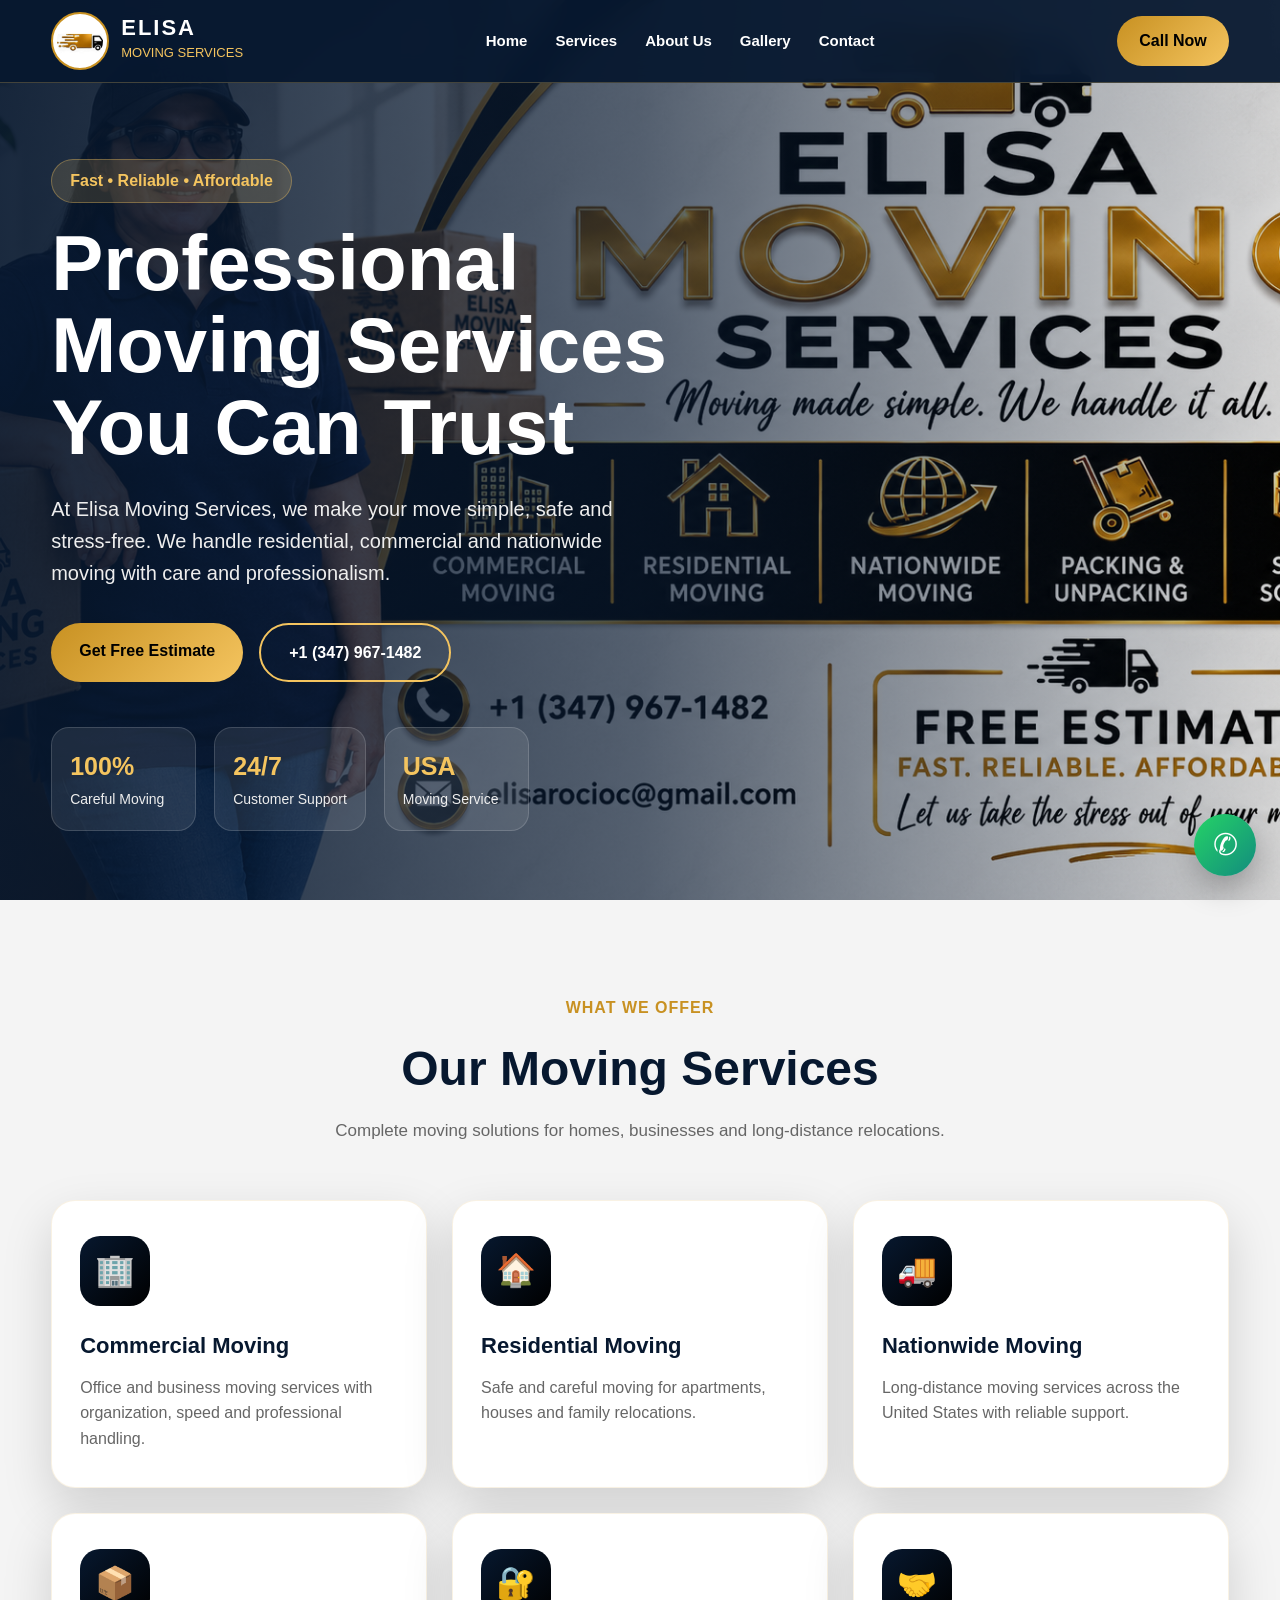
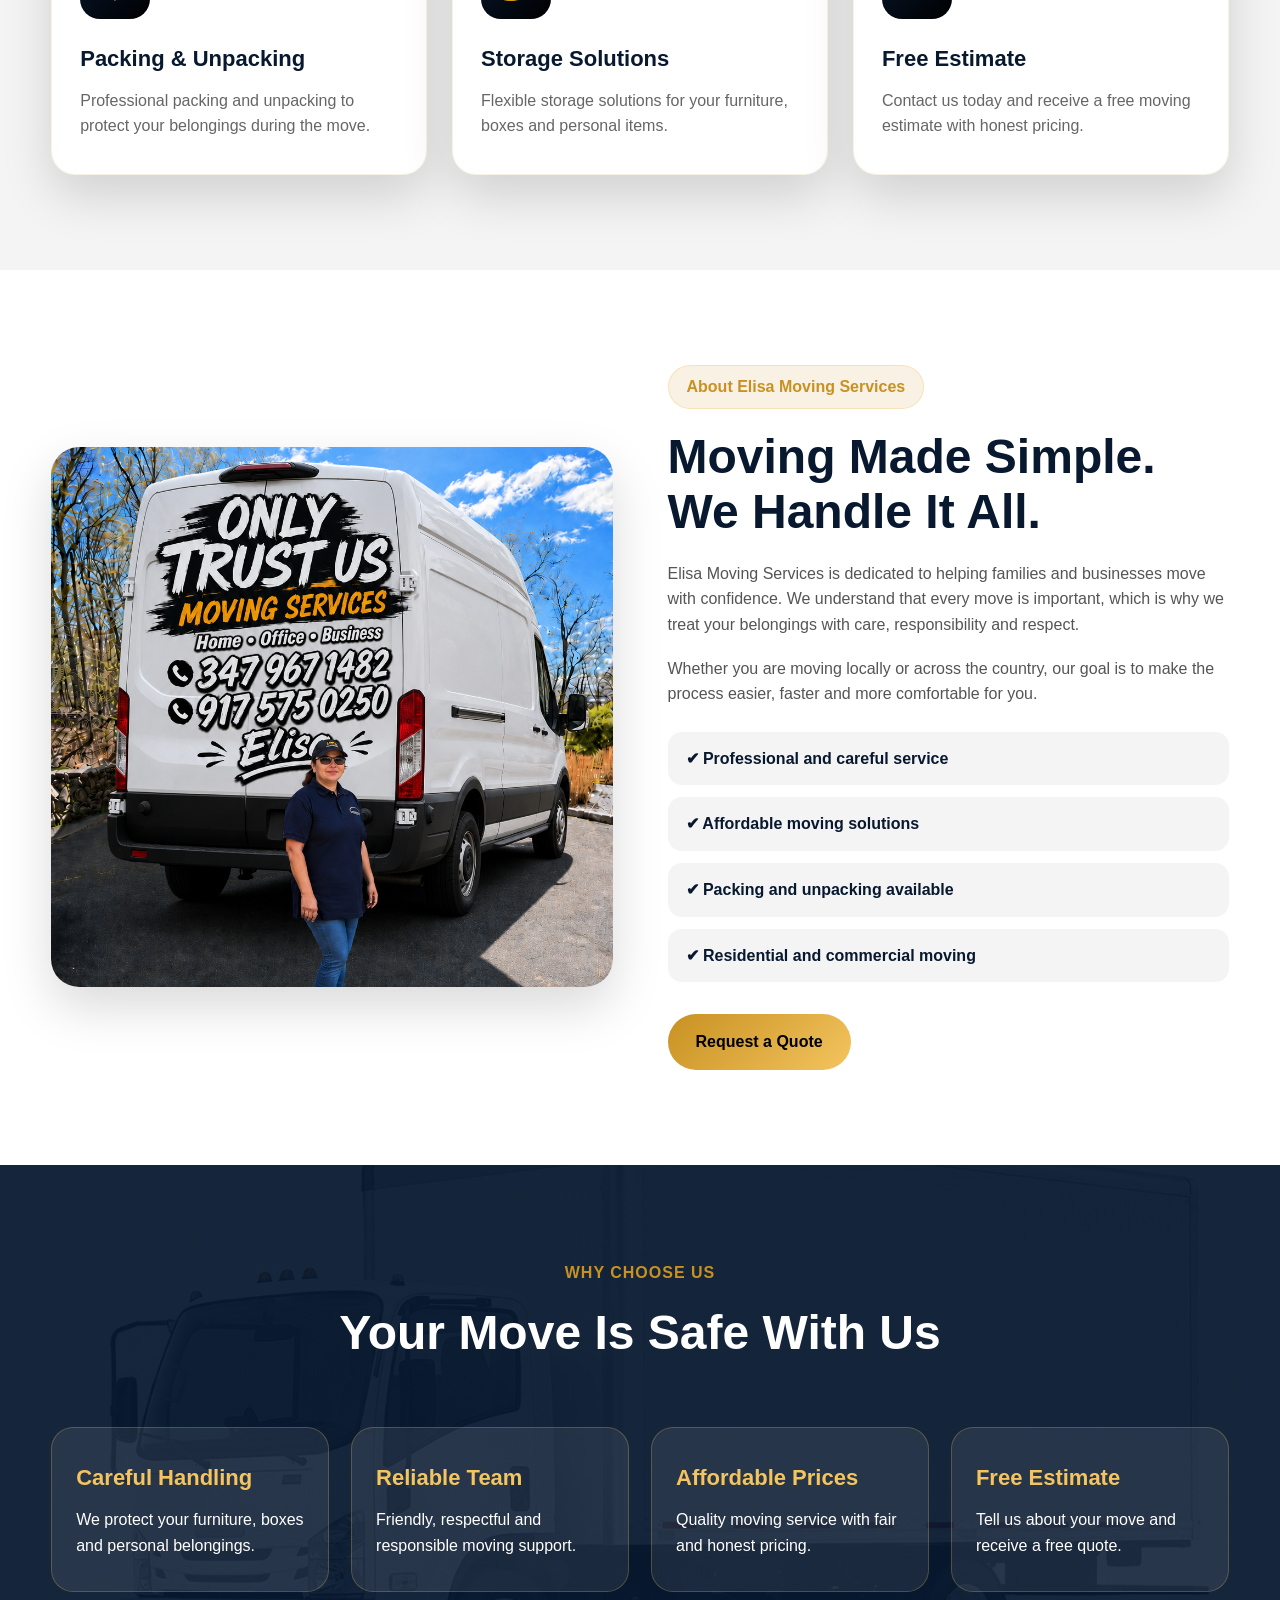
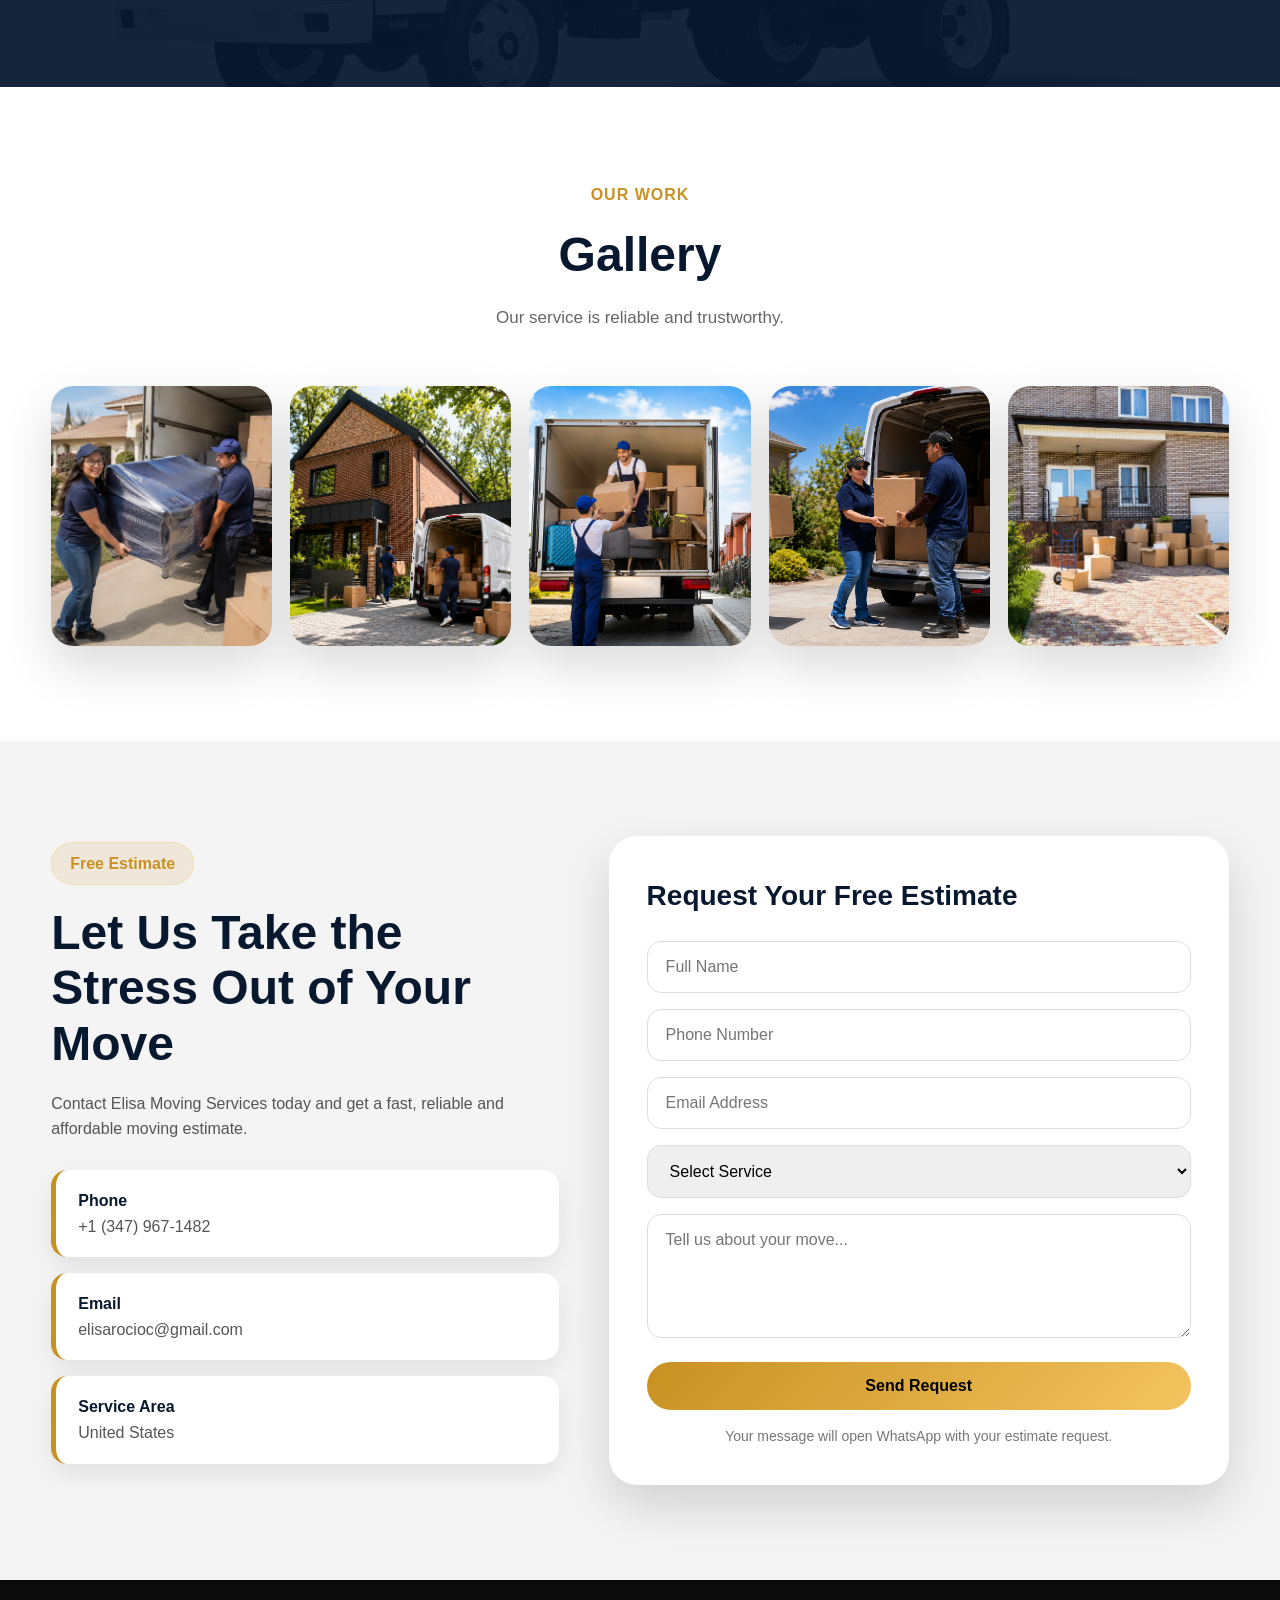
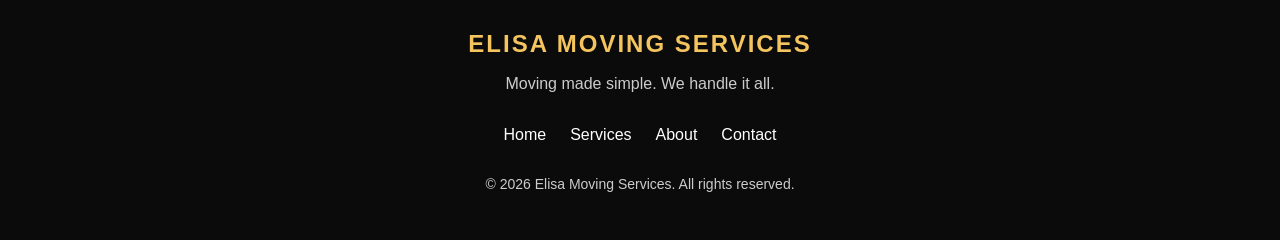
==== index.html @ 40d34e98 "subiendo mi primera aplicaicon web" ====
<!DOCTYPE html>
<html lang="en">
<head>
  <meta charset="UTF-8" />
  <meta name="viewport" content="width=device-width, initial-scale=1.0" />

  <title>Elisa Moving Services | Professional Moving Company</title>

  <meta name="description" content="Elisa Moving Services offers residential moving, commercial moving, packing, unpacking and storage solutions in the United States. Fast, reliable and affordable moving services." />
    <link rel="website icon" type="png"  href="img/logo1.png">
  <link rel="stylesheet" href="css/estilos.css" />
</head>
<body>

  <!-- HEADER -->
  <header class="header">
    <div class="container nav-container">

      <a href="#" class="logo-box">
        <img src="img/logo.jpg" alt="Elisa Moving Services Logo" class="logo-img" />
    
        <div>
          <h2>ELISA</h2>
          <span>Moving Services</span>
        </div>
      </a>

      <nav class="navbar" id="navbar">
        <a href="#home">Home</a>
        <a href="#services">Services</a>
        <a href="#about">About Us</a>
        <a href="#gallery">Gallery</a>
        <a href="#contact">Contact</a>
      </nav>

      <a href="tel:+13479671482" class="btn-call">Call Now</a>

      <button class="menu-btn" id="menuBtn">
        ☰
      </button>
    </div>
  </header>

  <!-- HERO -->
  <section class="hero" id="home">
    <div class="hero-overlay"></div>

    <div class="container hero-content">
      <div class="hero-text">
        <span class="tag">Fast • Reliable • Affordable</span>

        <h1>Professional Moving Services You Can Trust</h1>

        <p>
          At Elisa Moving Services, we make your move simple, safe and stress-free.
          We handle residential, commercial and nationwide moving with care and professionalism.
        </p>

        <div class="hero-buttons">
          <a href="#contact" class="btn-primary">Get Free Estimate</a>
          <a href="tel:+13479671482" class="btn-secondary">+1 (347) 967-1482</a>
        </div>

        <div class="hero-info">
          <div>
            <strong>100%</strong>
            <span>Careful Moving</span>
          </div>
          <div>
            <strong>24/7</strong>
            <span>Customer Support</span>
          </div>
          <div>
            <strong>USA</strong>
            <span>Moving Service</span>
          </div>
        </div>
      </div>
    </div>
  </section>

  <!-- SERVICES -->
  <section class="services section" id="services">
    <div class="container">

      <div class="section-title">
        <span>What We Offer</span>
        <h2>Our Moving Services</h2>
        <p>
          Complete moving solutions for homes, businesses and long-distance relocations.
        </p>
      </div>

      <div class="services-grid">

        <div class="service-card">
          <div class="icon">🏢</div>
          <h3>Commercial Moving</h3>
          <p>
            Office and business moving services with organization, speed and professional handling.
          </p>
        </div>

        <div class="service-card">
          <div class="icon">🏠</div>
          <h3>Residential Moving</h3>
          <p>
            Safe and careful moving for apartments, houses and family relocations.
          </p>
        </div>

        <div class="service-card">
          <div class="icon">🚚</div>
          <h3>Nationwide Moving</h3>
          <p>
            Long-distance moving services across the United States with reliable support.
          </p>
        </div>

        <div class="service-card">
          <div class="icon">📦</div>
          <h3>Packing & Unpacking</h3>
          <p>
            Professional packing and unpacking to protect your belongings during the move.
          </p>
        </div>

        <div class="service-card">
          <div class="icon">🔐</div>
          <h3>Storage Solutions</h3>
          <p>
            Flexible storage solutions for your furniture, boxes and personal items.
          </p>
        </div>

        <div class="service-card">
          <div class="icon">🤝</div>
          <h3>Free Estimate</h3>
          <p>
            Contact us today and receive a free moving estimate with honest pricing.
          </p>
        </div>

      </div>
    </div>
  </section>

  <!-- ABOUT -->
  <section class="about section" id="about">
    <div class="container about-grid">

      <div class="about-img">
        <img src="img/imagen2.png" alt="Professional moving service" />
      </div>

      <div class="about-text">
        <span class="tag-dark">About Elisa Moving Services</span>

        <h2>Moving Made Simple. We Handle It All.</h2>

        <p>
          Elisa Moving Services is dedicated to helping families and businesses move with confidence.
          We understand that every move is important, which is why we treat your belongings with care,
          responsibility and respect.
        </p>

        <p>
          Whether you are moving locally or across the country, our goal is to make the process easier,
          faster and more comfortable for you.
        </p>

        <div class="about-list">
          <div>✔ Professional and careful service</div>
          <div>✔ Affordable moving solutions</div>
          <div>✔ Packing and unpacking available</div>
          <div>✔ Residential and commercial moving</div>
        </div>

        <a href="#contact" class="btn-primary">Request a Quote</a>
      </div>

    </div>
  </section>

  <!-- WHY CHOOSE US -->
  <section class="why section">
    <div class="container">

      <div class="section-title light">
        <span>Why Choose Us</span>
        <h2>Your Move Is Safe With Us</h2>
      </div>

      <div class="why-grid">

        <div class="why-card">
          <h3>Careful Handling</h3>
          <p>We protect your furniture, boxes and personal belongings.</p>
        </div>

        <div class="why-card">
          <h3>Reliable Team</h3>
          <p>Friendly, respectful and responsible moving support.</p>
        </div>

        <div class="why-card">
          <h3>Affordable Prices</h3>
          <p>Quality moving service with fair and honest pricing.</p>
        </div>

        <div class="why-card">
          <h3>Free Estimate</h3>
          <p>Tell us about your move and receive a free quote.</p>
        </div>

      </div>
    </div>
  </section>

  <!-- GALLERY -->
  <section class="gallery section" id="gallery">
    <div class="container">

      <div class="section-title">
        <span>Our Work</span>
        <h2>Gallery</h2>
         <p>
          Our service is reliable and trustworthy.
        </p>
      </div>

      <div class="gallery-grid">
        <img src="img/imagen7.png" alt="Elisa Moving Services" />
        <img src="img/imagen6.png" alt="Moving service photo" />
        <img src="img/imagen8.png" alt="Packing service" />
        <img src="img/imagen4.png" alt="Moving truck" />
        <img src="img/imagen5.png" alt="Residential moving" />
      </div>

    </div>
  </section>

  <!-- CONTACT -->
  <section class="contact section" id="contact">
    <div class="container contact-grid">

      <div class="contact-info">
        <span class="tag-dark">Free Estimate</span>

        <h2>Let Us Take the Stress Out of Your Move</h2>

        <p>
          Contact Elisa Moving Services today and get a fast, reliable and affordable moving estimate.
        </p>

        <div class="contact-box">
          <strong>Phone</strong>
          <a href="tel:+13479671482">+1 (347) 967-1482</a>
        </div>

        <div class="contact-box">
          <strong>Email</strong>
          <a href="mailto:elisarocioc@gmail.com">elisarocioc@gmail.com</a>
        </div>

        <div class="contact-box">
          <strong>Service Area</strong>
          <span>United States</span>
        </div>
      </div>

      <form class="contact-form" id="quoteForm">
        <h3>Request Your Free Estimate</h3>

        <div class="form-group">
          <input type="text" id="name" placeholder="Full Name" required />
        </div>

        <div class="form-group">
          <input type="tel" id="phone" placeholder="Phone Number" required />
        </div>

        <div class="form-group">
          <input type="email" id="email" placeholder="Email Address" />
        </div>

        <div class="form-group">
          <select id="service" required>
            <option value="">Select Service</option>
            <option value="Residential Moving">Residential Moving</option>
            <option value="Commercial Moving">Commercial Moving</option>
            <option value="Nationwide Moving">Nationwide Moving</option>
            <option value="Packing & Unpacking">Packing & Unpacking</option>
            <option value="Storage Solutions">Storage Solutions</option>
          </select>
        </div>

        <div class="form-group">
          <textarea id="message" rows="5" placeholder="Tell us about your move..." required></textarea>
        </div>

        <button type="submit" class="btn-primary full">Send Request</button>

        <p class="form-note">
          Your message will open WhatsApp with your estimate request.
        </p>
      </form>

    </div>
  </section>

  <!-- FOOTER -->
  <footer class="footer">
    <div class="container footer-content">

      <div>
        <h2>ELISA MOVING SERVICES</h2>
        <p>Moving made simple. We handle it all.</p>
      </div>

      <div class="footer-links">
        <a href="#home">Home</a>
        <a href="#services">Services</a>
        <a href="#about">About</a>
        <a href="#contact">Contact</a>
      </div>

      <p class="copy">
        © 2026 Elisa Moving Services. All rights reserved.
      </p>

    </div>
  </footer>

  <!-- FLOATING BUTTONS -->
  <a href="https://wa.me/13479671482" class="whatsapp" target="_blank">
    ✆
  </a>

  <script src="js/script.js"></script>
</body>
</html>
---- css/estilos.css ----
:root {
  --navy: #07182f;
  --dark: #0b0b0b;
  --black: #000000;
  --gold: #c89122;
  --gold-light: #f4c45f;
  --white: #ffffff;
  --gray: #f4f4f4;
  --text: #333333;
  --shadow: 0 20px 50px rgba(0, 0, 0, 0.15);
}

* {
  margin: 0;
  padding: 0;
  box-sizing: border-box;
}

html {
  scroll-behavior: smooth;
}

body {
  font-family: Arial, Helvetica, sans-serif;
  background: var(--white);
  color: var(--text);
  line-height: 1.6;
}

a {
  text-decoration: none;
  color: inherit;
}

img {
  width: 100%;
  display: block;
}

.container {
  width: min(1180px, 92%);
  margin: auto;
}

.section {
  padding: 95px 0;
}

/* HEADER */

.header {
  width: 100%;
  position: fixed;
  top: 0;
  left: 0;
  background: rgba(7, 24, 47, 0.94);
  backdrop-filter: blur(12px);
  z-index: 1000;
  border-bottom: 1px solid rgba(244, 196, 95, 0.25);
}

.nav-container {
  height: 82px;
  display: flex;
  justify-content: space-between;
  align-items: center;
}

.logo-box {
  display: flex;
  align-items: center;
  gap: 12px;
  color: var(--white);
}

.logo-img {
  width: 58px;
  height: 58px;
  object-fit: cover;
  border-radius: 50%;
  border: 2px solid var(--gold);
  background: var(--white);
  padding: 4px;
}

.logo-box h2 {
  font-size: 22px;
  line-height: 1;
  letter-spacing: 2px;
}

.logo-box span {
  font-size: 13px;
  color: var(--gold-light);
  text-transform: uppercase;
}

.navbar {
  display: flex;
  align-items: center;
  gap: 28px;
}

.navbar a {
  color: var(--white);
  font-size: 15px;
  font-weight: 600;
  transition: 0.3s;
}

.navbar a:hover {
  color: var(--gold-light);
}

.btn-call {
  padding: 12px 22px;
  background: linear-gradient(135deg, var(--gold), var(--gold-light));
  color: var(--black);
  border-radius: 50px;
  font-weight: 800;
  transition: 0.3s;
}

.btn-call:hover {
  transform: translateY(-3px);
  box-shadow: 0 10px 25px rgba(200, 145, 34, 0.35);
}

.menu-btn {
  display: none;
  background: none;
  border: none;
  color: var(--white);
  font-size: 32px;
  cursor: pointer;
}

/* HERO */

.hero {
  min-height: 100vh;
  position: relative;
  background:
    linear-gradient(90deg, rgba(7, 24, 47, 0.92), rgba(7, 24, 47, 0.68), rgba(0, 0, 0, 0.15)),
    url("../img/imagen1.png") center/cover no-repeat;
  display: flex;
  align-items: center;
  padding-top: 90px;
}

.hero-content {
  position: relative;
  z-index: 2;
}

.hero-text {
  max-width: 680px;
  color: var(--white);
}

.tag,
.tag-dark {
  display: inline-block;
  padding: 8px 18px;
  border-radius: 50px;
  background: rgba(244, 196, 95, 0.15);
  color: var(--gold-light);
  border: 1px solid rgba(244, 196, 95, 0.35);
  font-weight: 700;
  margin-bottom: 20px;
}

.tag-dark {
  color: var(--gold);
  background: rgba(200, 145, 34, 0.12);
}

.hero h1 {
  font-size: clamp(42px, 7vw, 78px);
  line-height: 1.05;
  margin-bottom: 24px;
  font-weight: 900;
}

.hero p {
  font-size: 20px;
  max-width: 620px;
  color: #eeeeee;
  margin-bottom: 34px;
}

.hero-buttons {
  display: flex;
  gap: 16px;
  flex-wrap: wrap;
  margin-bottom: 45px;
}

.btn-primary,
.btn-secondary {
  display: inline-block;
  padding: 15px 28px;
  border-radius: 50px;
  font-weight: 800;
  transition: 0.3s;
}

.btn-primary {
  background: linear-gradient(135deg, var(--gold), var(--gold-light));
  color: var(--black);
  border: none;
  cursor: pointer;
}

.btn-primary:hover {
  transform: translateY(-3px);
  box-shadow: 0 15px 35px rgba(200, 145, 34, 0.4);
}

.btn-secondary {
  background: transparent;
  color: var(--white);
  border: 2px solid var(--gold-light);
}

.btn-secondary:hover {
  background: var(--gold-light);
  color: var(--black);
}

.hero-info {
  display: flex;
  gap: 18px;
  flex-wrap: wrap;
}

.hero-info div {
  min-width: 145px;
  padding: 18px;
  border-radius: 18px;
  background: rgba(255, 255, 255, 0.09);
  border: 1px solid rgba(255, 255, 255, 0.15);
}

.hero-info strong {
  display: block;
  color: var(--gold-light);
  font-size: 25px;
}

.hero-info span {
  font-size: 14px;
  color: #eeeeee;
}

/* SECTION TITLE */

.section-title {
  text-align: center;
  max-width: 720px;
  margin: 0 auto 55px;
}

.section-title span {
  color: var(--gold);
  font-weight: 800;
  text-transform: uppercase;
  letter-spacing: 1px;
}

.section-title h2 {
  font-size: clamp(32px, 5vw, 48px);
  color: var(--navy);
  margin: 10px 0;
}

.section-title p {
  font-size: 17px;
  color: #666666;
}

.section-title.light h2,
.section-title.light p {
  color: var(--white);
}

/* SERVICES */

.services {
  background: var(--gray);
}

.services-grid {
  display: grid;
  grid-template-columns: repeat(3, 1fr);
  gap: 25px;
}

.service-card {
  background: var(--white);
  padding: 35px 28px;
  border-radius: 24px;
  box-shadow: var(--shadow);
  border: 1px solid rgba(200, 145, 34, 0.12);
  transition: 0.3s;
}

.service-card:hover {
  transform: translateY(-10px);
  border-color: var(--gold);
}

.icon {
  width: 70px;
  height: 70px;
  border-radius: 20px;
  background: linear-gradient(135deg, var(--navy), var(--black));
  color: var(--gold-light);
  display: flex;
  align-items: center;
  justify-content: center;
  font-size: 32px;
  margin-bottom: 22px;
}

.service-card h3 {
  color: var(--navy);
  font-size: 22px;
  margin-bottom: 12px;
}

.service-card p {
  color: #666666;
}

/* ABOUT */

.about-grid {
  display: grid;
  grid-template-columns: 1fr 1fr;
  gap: 55px;
  align-items: center;
}

.about-img img {
  border-radius: 28px;
  box-shadow: var(--shadow);
  height: 540px;
  object-fit: cover;
}

.about-text h2 {
  font-size: clamp(32px, 5vw, 48px);
  color: var(--navy);
  line-height: 1.15;
  margin-bottom: 22px;
}

.about-text p {
  margin-bottom: 18px;
  color: #555555;
}

.about-list {
  display: grid;
  gap: 12px;
  margin: 25px 0 32px;
}

.about-list div {
  background: var(--gray);
  padding: 14px 18px;
  border-radius: 14px;
  font-weight: 700;
  color: var(--navy);
}

/* WHY */

.why {
  background:
    linear-gradient(rgba(7, 24, 47, 0.94), rgba(7, 24, 47, 0.94)),
    url("../img/imagen3.png") center/cover no-repeat;
}

.why-grid {
  display: grid;
  grid-template-columns: repeat(4, 1fr);
  gap: 22px;
}

.why-card {
  background: rgba(255, 255, 255, 0.08);
  padding: 32px 24px;
  border-radius: 22px;
  border: 1px solid rgba(244, 196, 95, 0.25);
  color: var(--white);
  transition: 0.3s;
}

.why-card:hover {
  background: rgba(244, 196, 95, 0.13);
  transform: translateY(-8px);
}

.why-card h3 {
  color: var(--gold-light);
  margin-bottom: 12px;
  font-size: 22px;
}

/* GALLERY */

.gallery {
  background: var(--white);
}

.gallery-grid {
  display: grid;
  grid-template-columns: repeat(5, 1fr);
  gap: 18px;
}

.gallery-grid img {
  height: 260px;
  object-fit: cover;
  border-radius: 22px;
  box-shadow: var(--shadow);
  transition: 0.3s;
}

.gallery-grid img:hover {
  transform: scale(1.04);
}

/* CONTACT */

.contact {
  background: var(--gray);
}

.contact-grid {
  display: grid;
  grid-template-columns: 0.9fr 1.1fr;
  gap: 50px;
  align-items: center;
}

.contact-info h2 {
  font-size: clamp(32px, 5vw, 48px);
  color: var(--navy);
  line-height: 1.15;
  margin-bottom: 20px;
}

.contact-info p {
  color: #555555;
  margin-bottom: 28px;
}

.contact-box {
  background: var(--white);
  border-left: 5px solid var(--gold);
  padding: 18px 22px;
  border-radius: 16px;
  margin-bottom: 16px;
  box-shadow: 0 10px 25px rgba(0, 0, 0, 0.08);
}

.contact-box strong {
  display: block;
  color: var(--navy);
}

.contact-box a,
.contact-box span {
  color: #555555;
}

.contact-form {
  background: var(--white);
  padding: 38px;
  border-radius: 28px;
  box-shadow: var(--shadow);
}

.contact-form h3 {
  font-size: 28px;
  color: var(--navy);
  margin-bottom: 22px;
}

.form-group {
  margin-bottom: 16px;
}

.form-group input,
.form-group select,
.form-group textarea {
  width: 100%;
  padding: 16px 18px;
  border-radius: 14px;
  border: 1px solid #dddddd;
  font-size: 16px;
  outline: none;
  transition: 0.3s;
  font-family: Arial, Helvetica, sans-serif;
}

.form-group input:focus,
.form-group select:focus,
.form-group textarea:focus {
  border-color: var(--gold);
  box-shadow: 0 0 0 4px rgba(200, 145, 34, 0.14);
}

.full {
  width: 100%;
  font-size: 16px;
}

.form-note {
  text-align: center;
  margin-top: 15px;
  color: #777777;
  font-size: 14px;
}

/* FOOTER */

.footer {
  background: var(--dark);
  color: var(--white);
  padding: 45px 0;
  text-align: center;
}

.footer h2 {
  color: var(--gold-light);
  letter-spacing: 2px;
}

.footer p {
  margin-top: 8px;
  color: #cccccc;
}

.footer-links {
  display: flex;
  justify-content: center;
  gap: 24px;
  margin: 25px 0;
  flex-wrap: wrap;
}

.footer-links a {
  color: var(--white);
  transition: 0.3s;
}

.footer-links a:hover {
  color: var(--gold-light);
}

.copy {
  font-size: 14px;
}

/* WHATSAPP */

.whatsapp {
  position: fixed;
  right: 24px;
  bottom: 24px;
  width: 62px;
  height: 62px;
  border-radius: 50%;
  background: linear-gradient(135deg, #25d366, #128c7e);
  color: var(--white);
  display: flex;
  align-items: center;
  justify-content: center;
  font-size: 30px;
  z-index: 999;
  box-shadow: 0 12px 30px rgba(0, 0, 0, 0.25);
  transition: 0.3s;
}

.whatsapp:hover {
  transform: scale(1.1);
}

/* ANIMATION */

.reveal {
  opacity: 0;
  transform: translateY(35px);
  transition: 0.8s ease;
}

.reveal.active {
  opacity: 1;
  transform: translateY(0);
}

/* RESPONSIVE */

@media (max-width: 992px) {
  .navbar {
    position: absolute;
    top: 82px;
    left: 0;
    width: 100%;
    background: var(--navy);
    flex-direction: column;
    padding: 25px;
    display: none;
  }

  .navbar.active {
    display: flex;
  }

  .menu-btn {
    display: block;
  }

  .btn-call {
    display: none;
  }

  .services-grid,
  .about-grid,
  .contact-grid {
    grid-template-columns: 1fr;
  }

  .why-grid {
    grid-template-columns: repeat(2, 1fr);
  }

  .gallery-grid {
    grid-template-columns: repeat(2, 1fr);
  }

  .about-img img {
    height: 420px;
  }
}

@media (max-width: 600px) {
  .section {
    padding: 70px 0;
  }

  .hero {
    text-align: center;
  }

  .hero-buttons,
  .hero-info {
    justify-content: center;
  }

  .hero p {
    font-size: 17px;
  }

  .services-grid,
  .why-grid,
  .gallery-grid {
    grid-template-columns: 1fr;
  }

  .contact-form {
    padding: 28px 22px;
  }

  .logo-box h2 {
    font-size: 18px;
  }

  .logo-box span {
    font-size: 11px;
  }
}
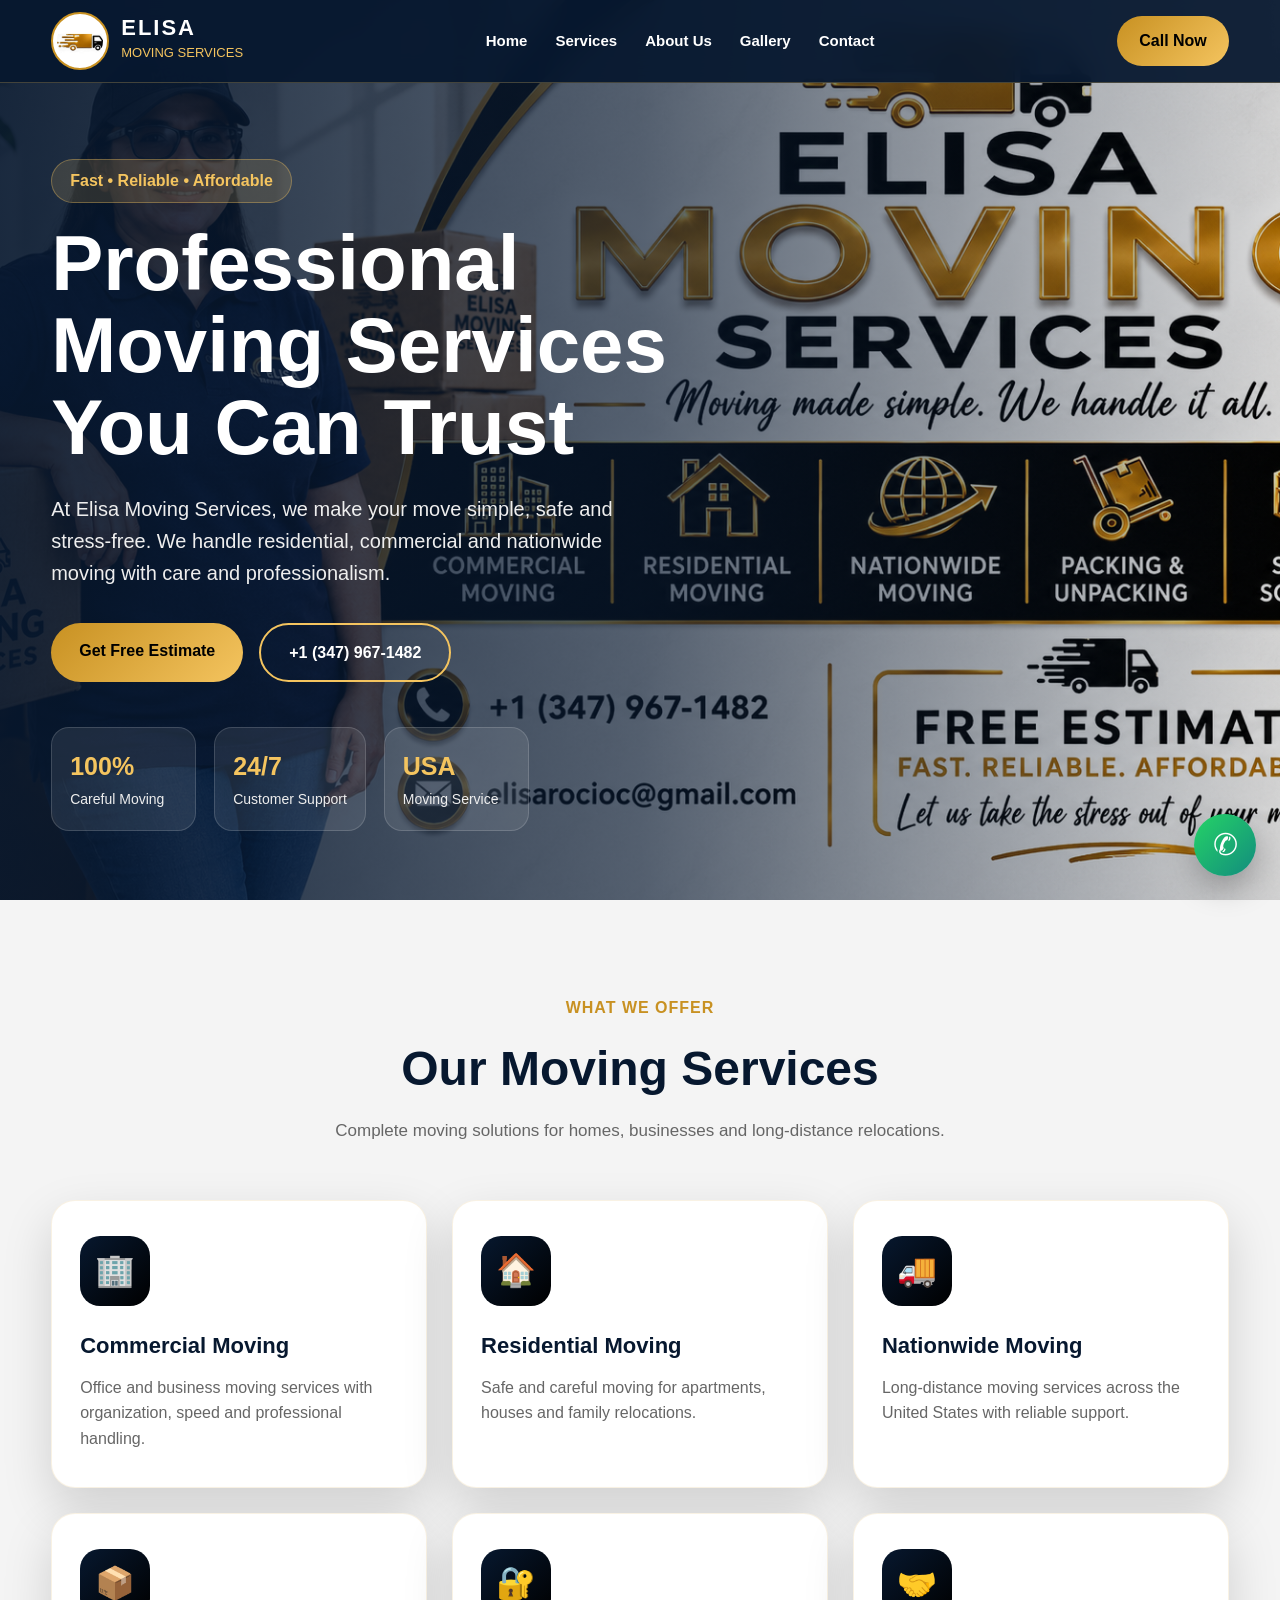
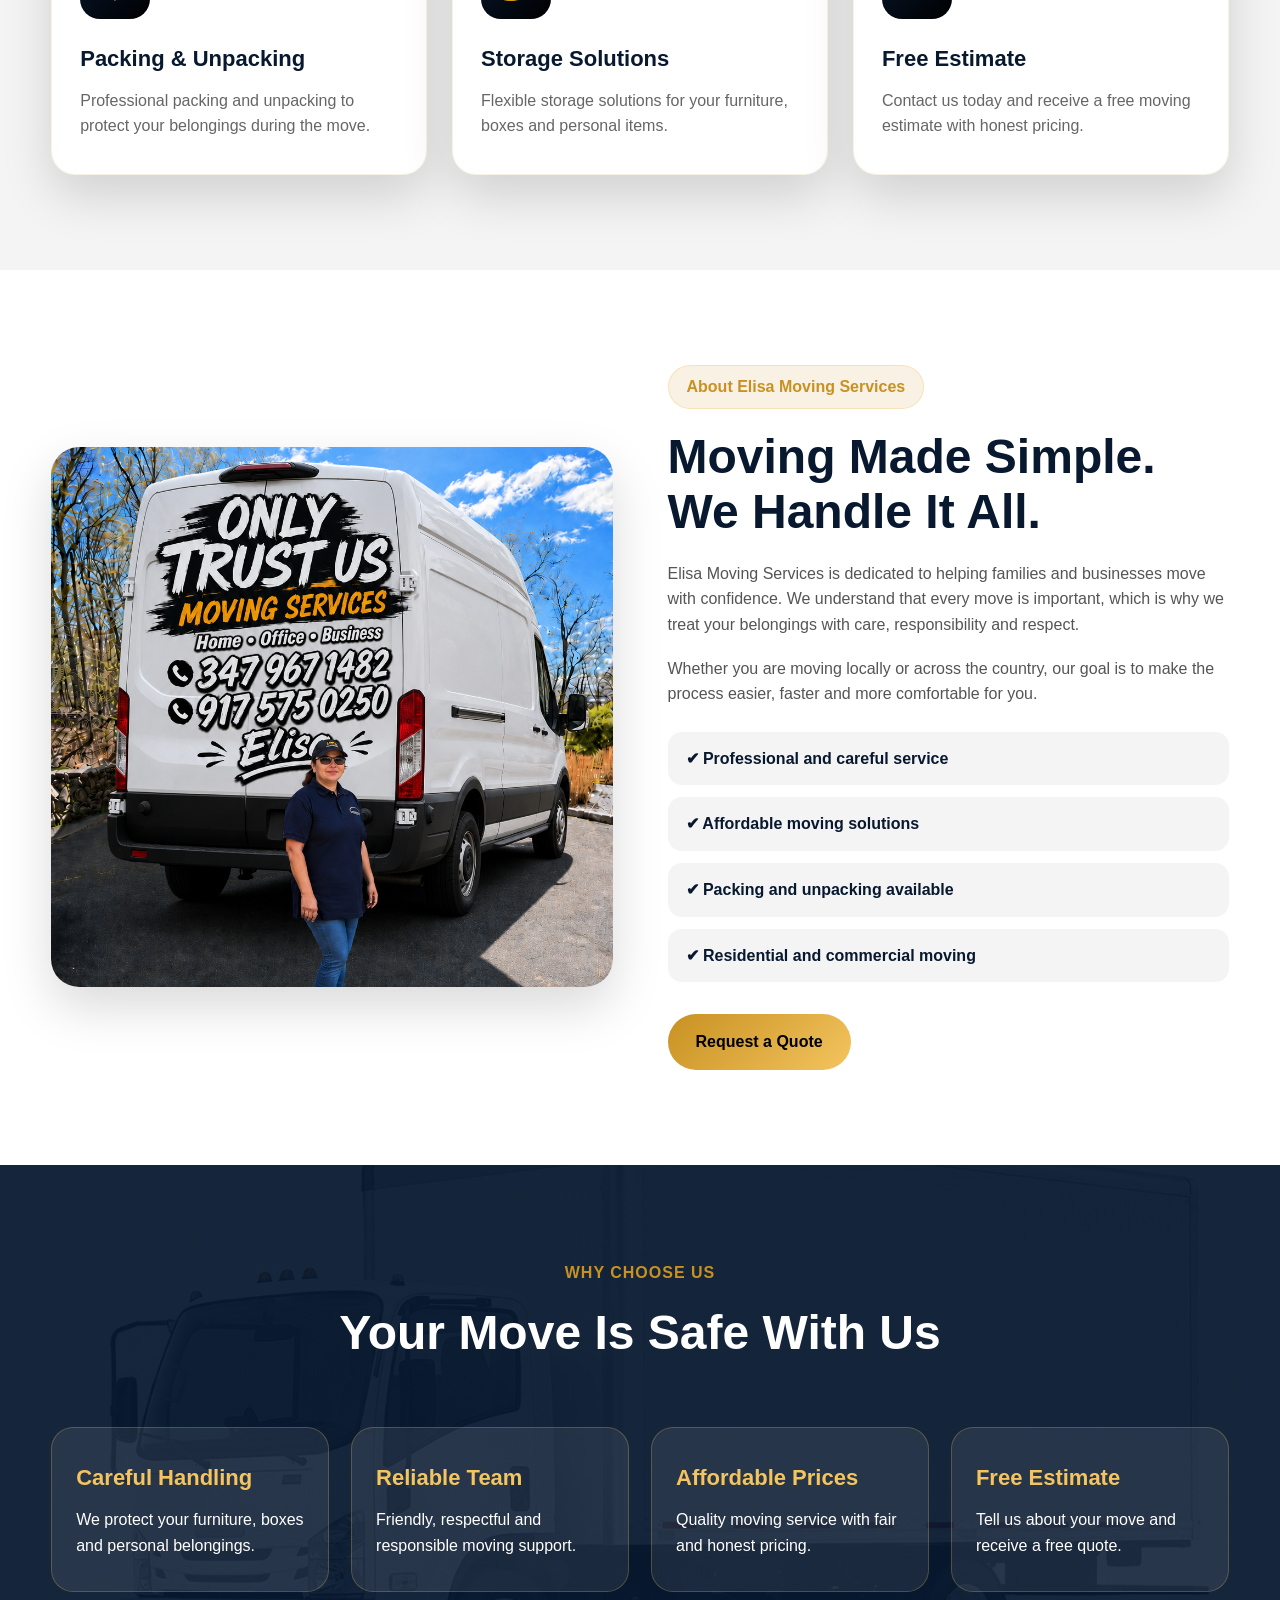
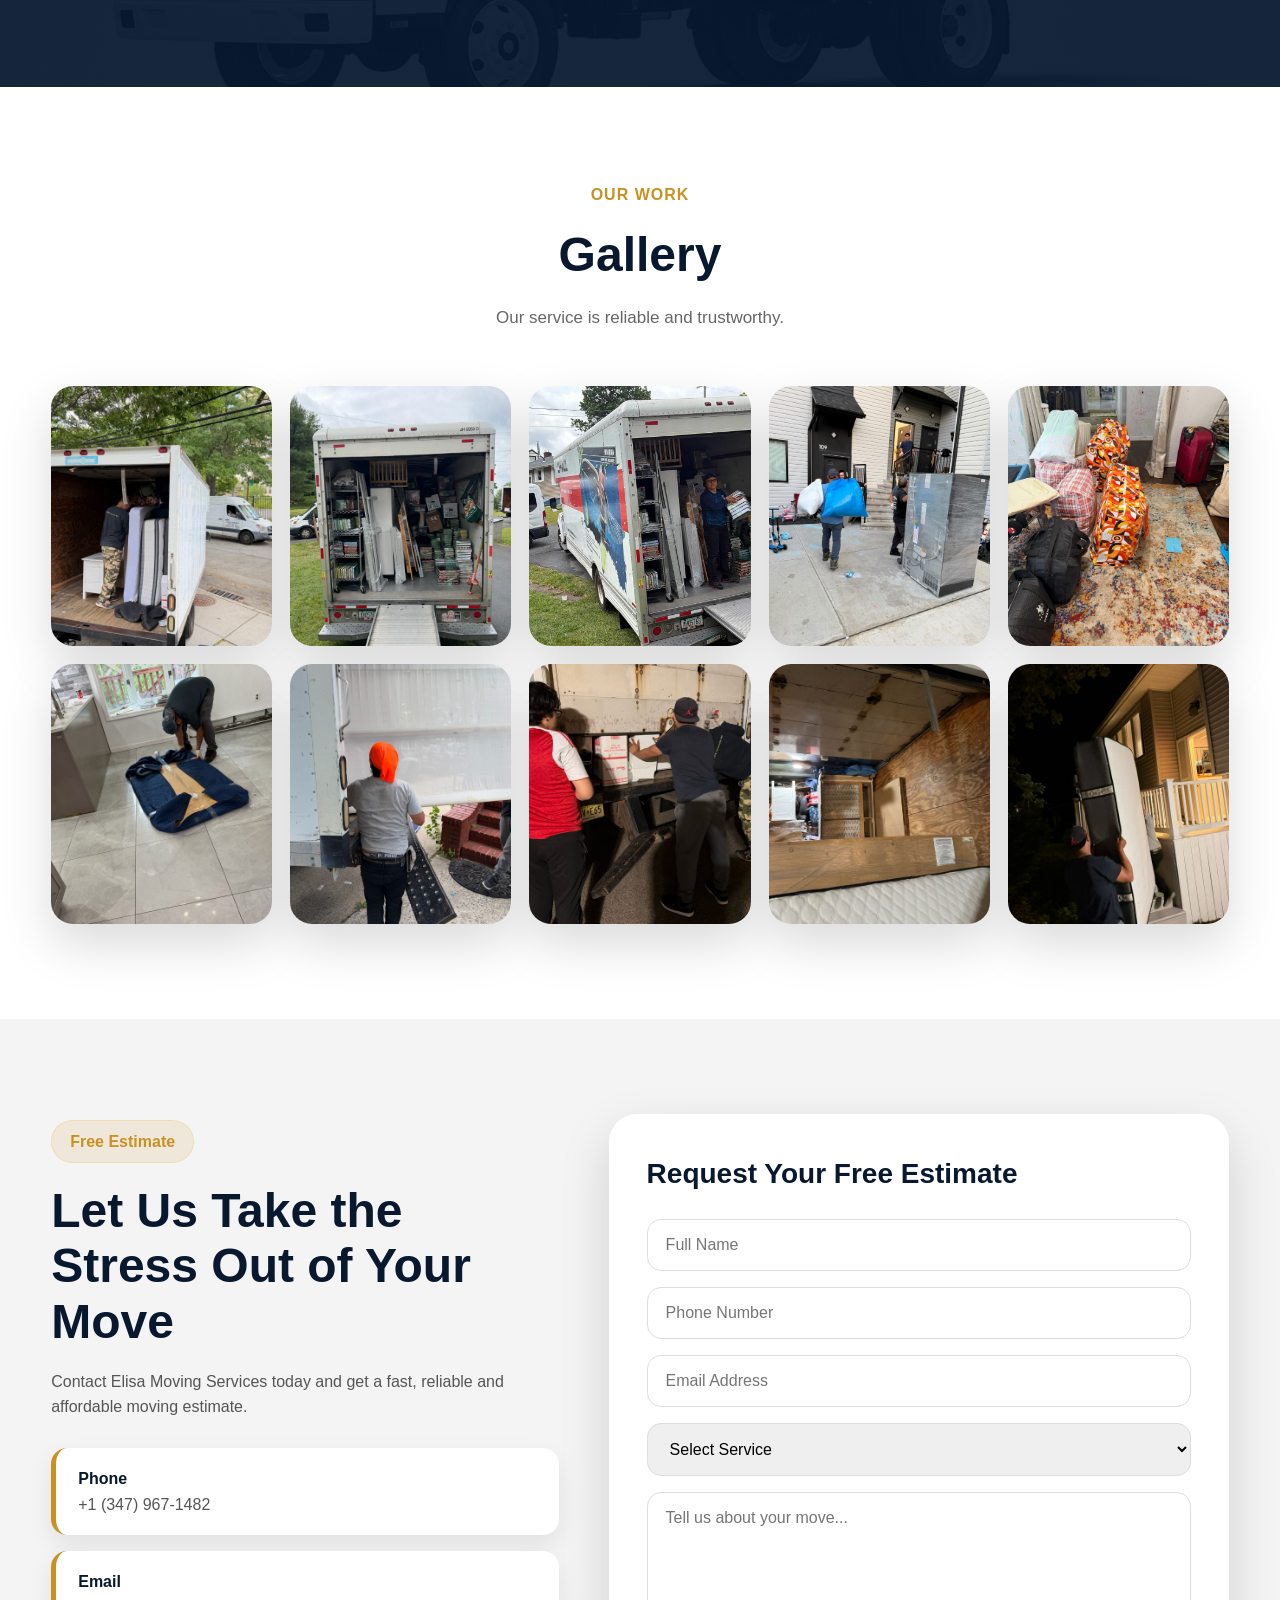
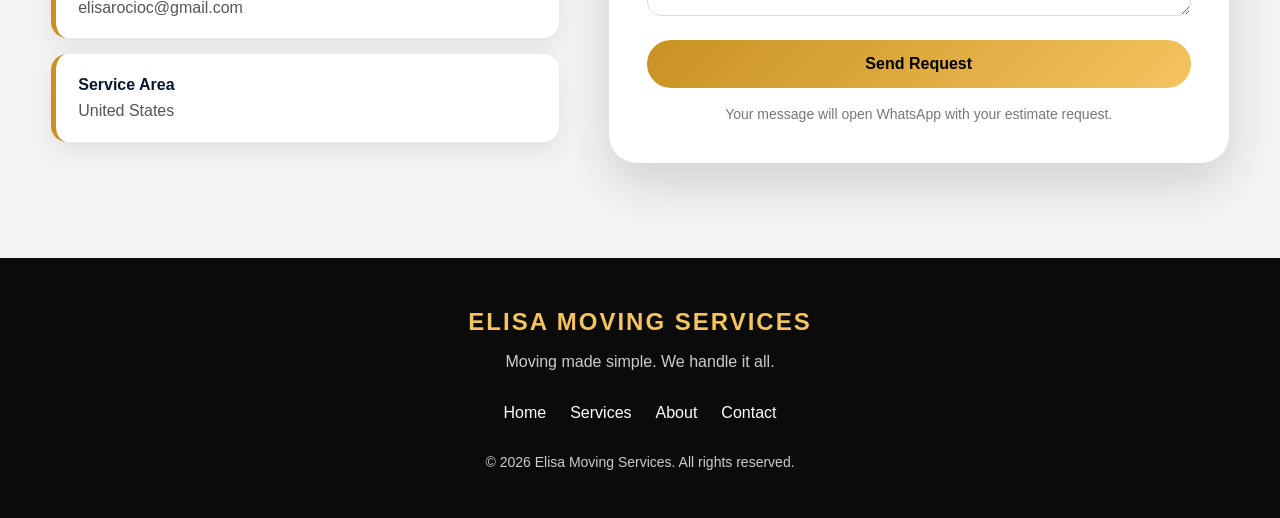
==== commit 90503f09: "subiendo edit de galeria en index" ====
--- a/index.html
+++ b/index.html
@@ -230,11 +230,16 @@
       </div>
 
       <div class="gallery-grid">
-        <img src="img/imagen7.png" alt="Elisa Moving Services" />
-        <img src="img/imagen6.png" alt="Moving service photo" />
-        <img src="img/imagen8.png" alt="Packing service" />
-        <img src="img/imagen4.png" alt="Moving truck" />
-        <img src="img/imagen5.png" alt="Residential moving" />
+        <img src="img/img (6).jpeg" alt="Elisa Moving Services" />
+        <img src="img/img (5).jpeg" alt="Moving service photo" />
+        <img src="img/img (3).jpeg" alt="Packing service" />
+        <img src="img/img (24).jpeg" alt="Moving truck" />
+        <img src="img/img (18).jpeg" alt="Residential moving" />
+        <img src="img/img (8).jpeg" alt="Residential moving" />
+        <img src="img/img (9).jpeg" alt="Packing service" />
+        <img src="img/img (1).jpeg" alt="Moving truck" />
+        <img src="img/img (13).jpeg" alt="Residential moving" />
+        <img src="img/img (42).jpeg" alt="Residential moving" />
       </div>
 
     </div>
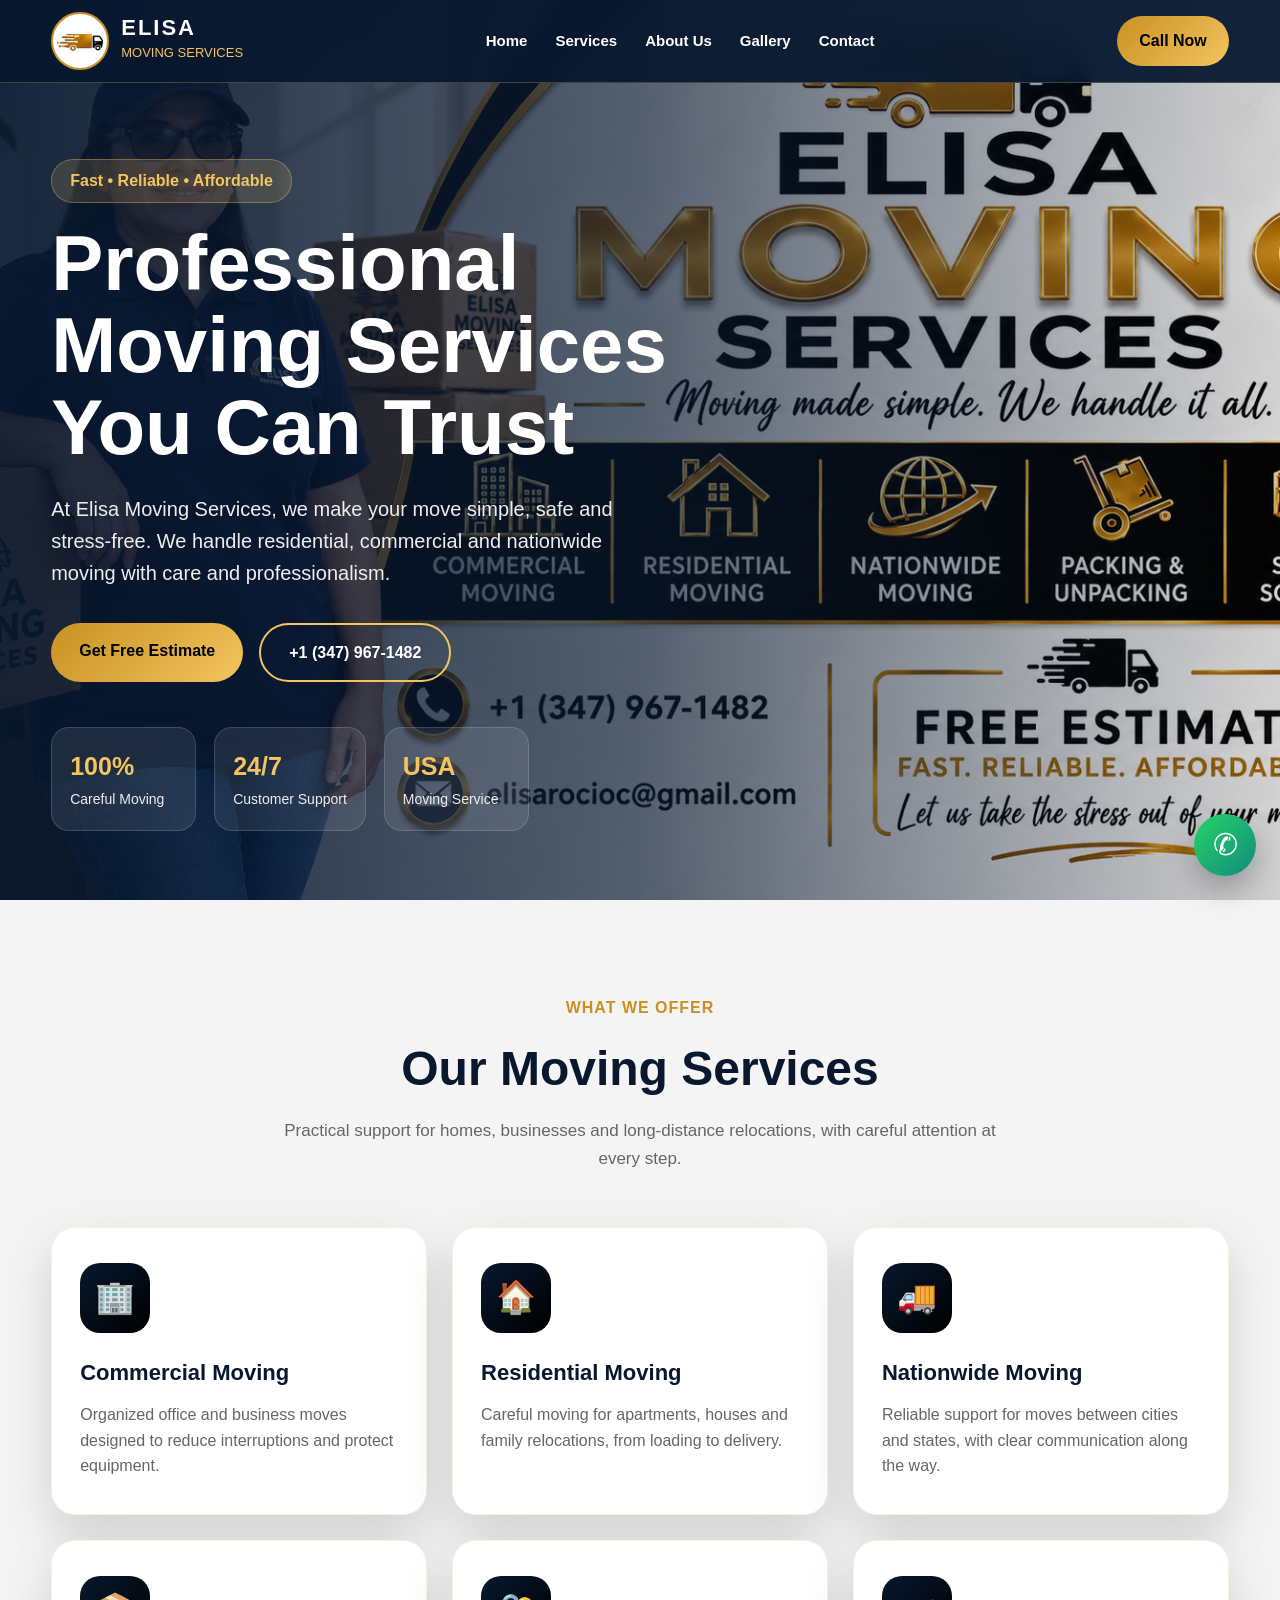
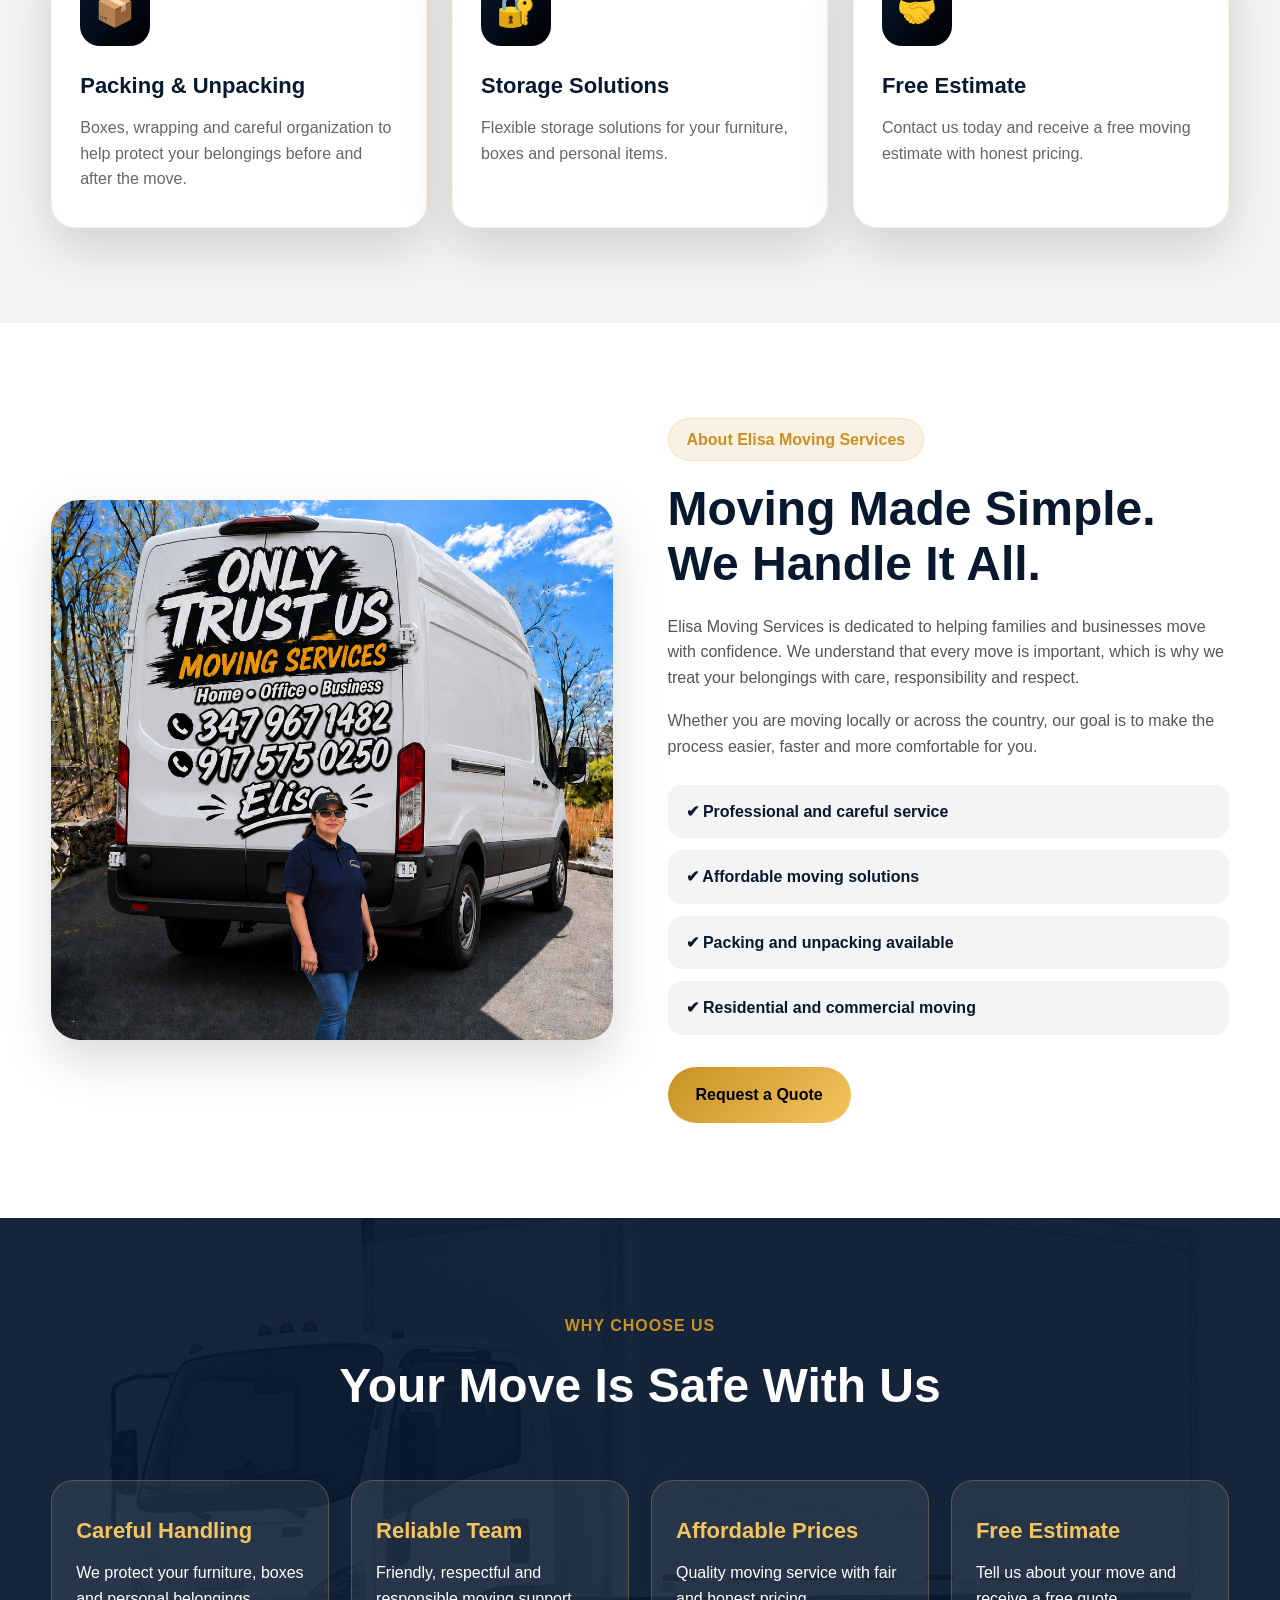
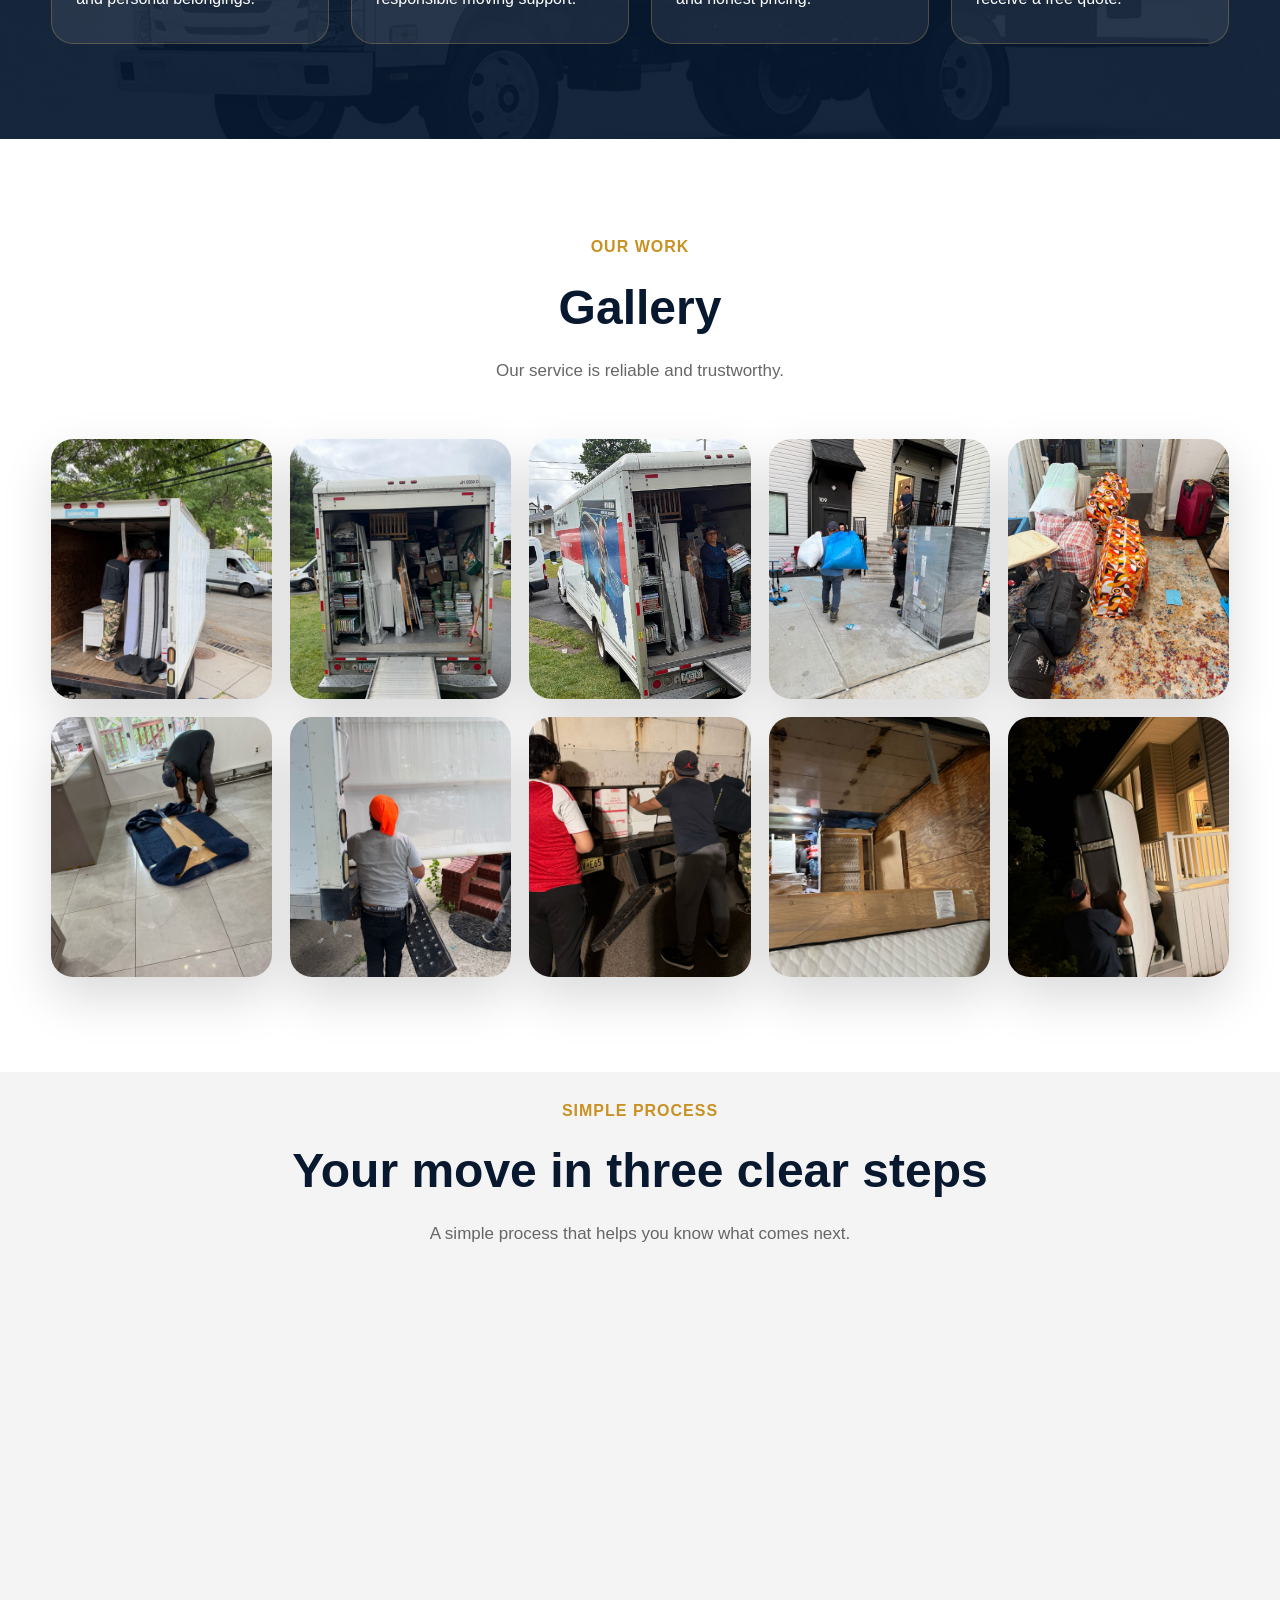
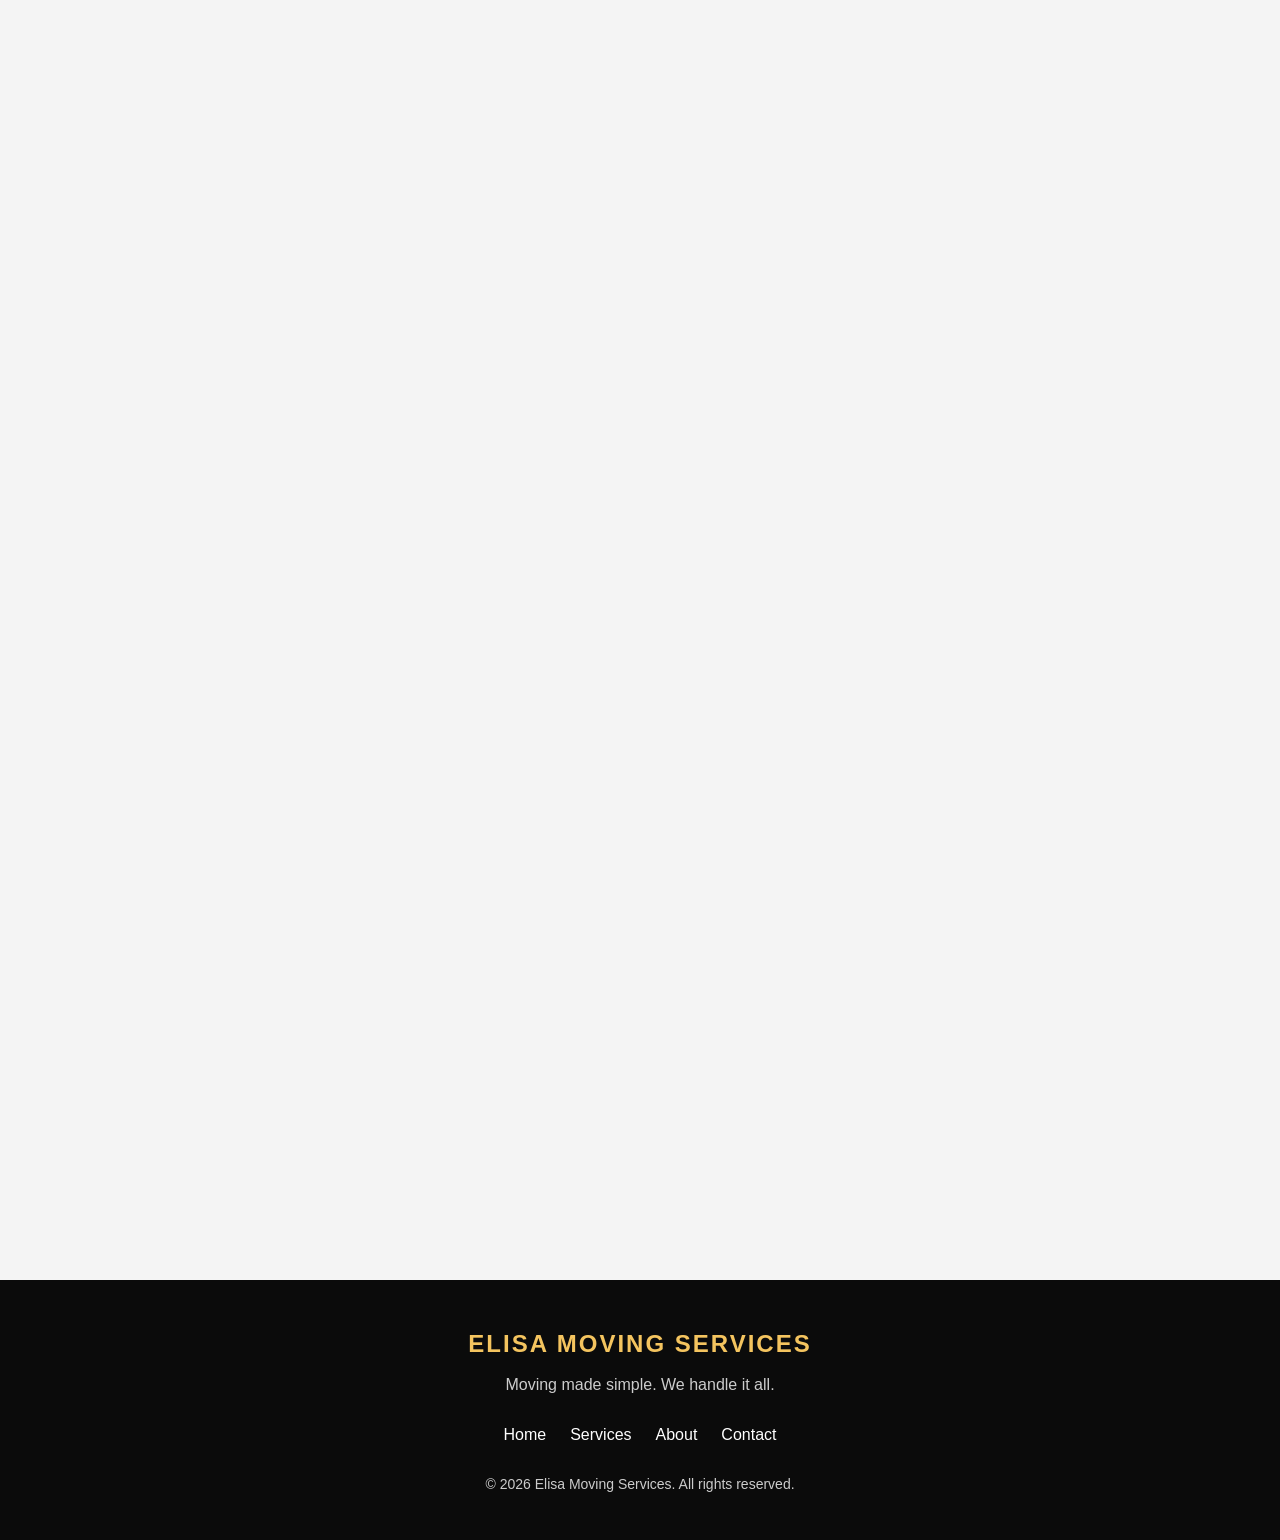
==== commit b99aa4dc: "subiendo cambio 360 de la pagina como formulario, validacion, texto" ====
--- a/index.html
+++ b/index.html
@@ -87,7 +87,7 @@
         <span>What We Offer</span>
         <h2>Our Moving Services</h2>
         <p>
-          Complete moving solutions for homes, businesses and long-distance relocations.
+          Practical support for homes, businesses and long-distance relocations, with careful attention at every step.
         </p>
       </div>
 
@@ -97,7 +97,7 @@
           <div class="icon">🏢</div>
           <h3>Commercial Moving</h3>
           <p>
-            Office and business moving services with organization, speed and professional handling.
+            Organized office and business moves designed to reduce interruptions and protect equipment.
           </p>
         </div>
 
@@ -105,7 +105,7 @@
           <div class="icon">🏠</div>
           <h3>Residential Moving</h3>
           <p>
-            Safe and careful moving for apartments, houses and family relocations.
+            Careful moving for apartments, houses and family relocations, from loading to delivery.
           </p>
         </div>
 
@@ -113,7 +113,7 @@
           <div class="icon">🚚</div>
           <h3>Nationwide Moving</h3>
           <p>
-            Long-distance moving services across the United States with reliable support.
+            Reliable support for moves between cities and states, with clear communication along the way.
           </p>
         </div>
 
@@ -121,7 +121,7 @@
           <div class="icon">📦</div>
           <h3>Packing & Unpacking</h3>
           <p>
-            Professional packing and unpacking to protect your belongings during the move.
+           Boxes, wrapping and careful organization to help protect your belongings before and after the move.
           </p>
         </div>
 
@@ -245,6 +245,49 @@
     </div>
   </section>
 
+  <!-- SIMPLE PROCESS -->
+  <section class="simple-process" id="process">
+    <div class="container">
+
+      <div class="section-title">
+        <br />
+        <span>Simple Process</span>
+        <h2>Your move in three clear steps</h2>
+        <p>
+          A simple process that helps you know what comes next.
+        </p>
+      </div>
+
+      <div class="process-grid">
+
+        <div class="process-card">
+          <div class="icon">1️⃣</div>
+          <h3>Tell us about your move</h3>
+          <p>
+           Share the date, locations, service type and any special details.
+          </p>
+        </div>
+
+        <div class="process-card">
+          <div class="icon">2️⃣</div>
+          <h3>Receive your estimate</h3>
+          <p>
+           We review your information and contact you with the next steps.
+          </p>
+        </div>
+
+        <div class="process-card">
+          <div class="icon">3️⃣</div>
+          <h3>Enjoy a smoother moving day</h3>
+          <p>
+           Our team handles the work with care, organization and attention.
+          </p>
+        </div>
+
+      </div>
+    </div>
+  </section>
+
   <!-- CONTACT -->
   <section class="contact section" id="contact">
     <div class="container contact-grid">
@@ -274,34 +317,61 @@
         </div>
       </div>
 
-      <form class="contact-form" id="quoteForm">
+      <form class="contact-form" id="quoteForm" novalidate>
         <h3>Request Your Free Estimate</h3>
-
-        <div class="form-group">
-          <input type="text" id="name" placeholder="Full Name" required />
-        </div>
-
-        <div class="form-group">
-          <input type="tel" id="phone" placeholder="Phone Number" required />
-        </div>
-
-        <div class="form-group">
-          <input type="email" id="email" placeholder="Email Address" />
-        </div>
-
-        <div class="form-group">
-          <select id="service" required>
-            <option value="">Select Service</option>
+        
+        <div class="form-group">
+          <label for="name">Full Name</label>
+          <input type="text" id="name" placeholder="Your full name" />
+          <span class="error-msg" id="nameError"></span>
+        </div>
+
+        <div class="form-group">
+          <label for="phone">Phone Number</label>
+          <input type="tel" id="phone" placeholder="Your phone number" />
+          <span class="error-msg" id="phoneError"></span>
+        </div>
+
+        <div class="form-group">
+          <label for="email">Email Address (Optional)</label>
+          <input type="email" id="email" placeholder="Your email address" />
+        </div>
+
+        <div class="form-group">
+          <label for="moveDate">Moving Date</label>
+          <input type="date" id="moveDate" />
+          <span class="error-msg" id="moveDateError"></span>
+        </div>
+
+        <div class="form-group">
+          <label for="pickup">Moving From</label>
+          <input type="text" id="pickup" placeholder="City or ZIP code" />
+          <span class="error-msg" id="pickupError"></span>
+        </div>
+
+        <div class="form-group">
+          <label for="destination">Moving To</label>
+          <input type="text" id="destination" placeholder="City or ZIP code" />
+          <span class="error-msg" id="destinationError"></span>
+        </div>
+
+        <div class="form-group">
+          <label for="service">Service</label>
+          <select id="service">
+            <option value="">Select a service</option>
             <option value="Residential Moving">Residential Moving</option>
             <option value="Commercial Moving">Commercial Moving</option>
             <option value="Nationwide Moving">Nationwide Moving</option>
             <option value="Packing & Unpacking">Packing & Unpacking</option>
             <option value="Storage Solutions">Storage Solutions</option>
           </select>
-        </div>
-
-        <div class="form-group">
-          <textarea id="message" rows="5" placeholder="Tell us about your move..." required></textarea>
+          <span class="error-msg" id="serviceError"></span>
+        </div>
+
+        <div class="form-group">
+          <label for="message">Move Details</label>
+          <textarea id="message" rows="5" placeholder="Tell us about furniture, stairs, elevators..."></textarea>
+          <span class="error-msg" id="messageError"></span>
         </div>
 
         <button type="submit" class="btn-primary full">Send Request</button>
@@ -310,7 +380,6 @@
           Your message will open WhatsApp with your estimate request.
         </p>
       </form>
-
     </div>
   </section>
 
--- a/css/estilos.css
+++ b/css/estilos.css
@@ -374,7 +374,145 @@
   font-weight: 700;
   color: var(--navy);
 }
-
+ /* PROCESS */
+  /* Process */
+/*
+.process {
+  position: relative;
+  overflow: hidden;
+  background:
+    linear-gradient(rgba(248, 250, 252, 0.94), rgba(248, 250, 252, 0.94)),
+    url("../img/imagen3.png") center / cover;
+}
+
+.process::before {
+  content: "";
+  position: absolute;
+  top: -130px;
+  left: -130px;
+  width: 330px;
+  height: 330px;
+  border: 55px solid rgba(213, 155, 43, 0.08);
+  border-radius: 50%;
+}
+
+.process-grid {
+  position: relative;
+  display: grid;
+  grid-template-columns: repeat(3, 1fr);
+  gap: 26px;
+}
+
+.process-grid::before {
+  content: "";
+  position: absolute;
+  top: 49px;
+  right: 17%;
+  left: 17%;
+  height: 2px;
+  background: repeating-linear-gradient(
+    90deg,
+    var(--gold-500) 0,
+    var(--gold-500) 8px,
+    transparent 8px,
+    transparent 15px
+  );
+}
+
+.process-card {
+  position: relative;
+  z-index: 1;
+  padding: 30px;
+  text-align: center;
+  background: var(--white);
+  border: 1px solid var(--gray-200);
+  border-radius: var(--radius-md);
+  box-shadow: var(--shadow-sm);
+}
+
+.process-number {
+  position: absolute;
+  top: 20px;
+  right: 22px;
+  color: var(--gray-200);
+  font-size: 2rem;
+  font-weight: 950;
+}
+
+.process-icon {
+  width: 72px;
+  height: 72px;
+  display: grid;
+  place-items: center;
+  margin: 0 auto 22px;
+  color: var(--navy-950);
+  background: linear-gradient(135deg, var(--gold-500), var(--gold-400));
+  border: 7px solid var(--cream);
+  border-radius: 50%;
+  box-shadow: 0 10px 25px rgba(213, 155, 43, 0.2);
+  font-size: 1.35rem;
+  font-weight: 900;
+}
+
+.process-card h3 {
+  margin-bottom: 10px;
+  color: var(--navy-900);
+  font-size: 1.28rem;
+}
+
+.process-card p {
+  color: var(--gray-500);
+} */
+
+/* SIMPLE PROCESS */
+.simple-process {
+  background: var(--gray); /* Si quieres que el fondo sea blanco, cambialo a var(--white) */
+}
+
+.process-grid {
+  display: grid;
+  grid-template-columns: repeat(3, 1fr);
+  gap: 25px;
+}
+
+.process-card {
+  background: var(--white);
+  padding: 35px 28px;
+  border-radius: 24px;
+  box-shadow: var(--shadow);
+  border: 1px solid rgba(200, 145, 34, 0.12);
+  transition: 0.3s;
+  text-align: center; /* CENTRA EL TEXTO (El h3 y el p) */
+}
+
+.process-card:hover {
+  transform: translateY(-10px);
+  border-color: var(--gold);
+}
+
+/* Diseño del icono y centrado del cuadrito */
+.process-card .icon {
+  width: 70px;
+  height: 70px;
+  border-radius: 20px;
+  background: linear-gradient(135deg, var(--navy), var(--black));
+  color: var(--gold-light);
+  display: flex;
+  align-items: center;
+  justify-content: center;
+  font-size: 32px;
+  margin: 0 auto 22px auto; /* CENTRA EL ICONO HORIZONTALMENTE */
+}
+
+.process-card h3 {
+  color: var(--navy);
+  font-size: 22px;
+  margin-bottom: 12px;
+}
+
+.process-card p {
+  color: #666666;
+}
 /* WHY */
 
 .why {
@@ -483,7 +621,10 @@
   border-radius: 28px;
   box-shadow: var(--shadow);
 }
-
+.contact-form p {
+  color: #555555;
+  margin-bottom: 28px;
+}
 .contact-form h3 {
   font-size: 28px;
   color: var(--navy);
@@ -512,6 +653,32 @@
 .form-group textarea:focus {
   border-color: var(--gold);
   box-shadow: 0 0 0 4px rgba(200, 145, 34, 0.14);
+}
+
+/* Estilos para los títulos del formulario y la validación */
+.form-group label {
+  display: block;
+  margin-bottom: 8px;
+  color: var(--navy);
+  font-weight: 700;
+  font-size: 14px;
+}
+
+/* Letras rojas de error */
+.error-msg {
+  color: #d93025;
+  font-size: 13px;
+  display: block;
+  margin-top: 5px;
+  font-weight: 600;
+}
+
+/* Borde rojo cuando hay error */
+.form-group input.error-border,
+.form-group select.error-border,
+.form-group textarea.error-border {
+  border-color: #d93025;
+  background-color: #fff8f8;
 }
 
 .full {
@@ -630,6 +797,7 @@
   }
 
   .services-grid,
+  .process-grid,
   .about-grid,
   .contact-grid {
     grid-template-columns: 1fr;
@@ -667,6 +835,7 @@
   }
 
   .services-grid,
+  .process-grid,
   .why-grid,
   .gallery-grid {
     grid-template-columns: 1fr;
@@ -683,4 +852,5 @@
   .logo-box span {
     font-size: 11px;
   }
+
 }
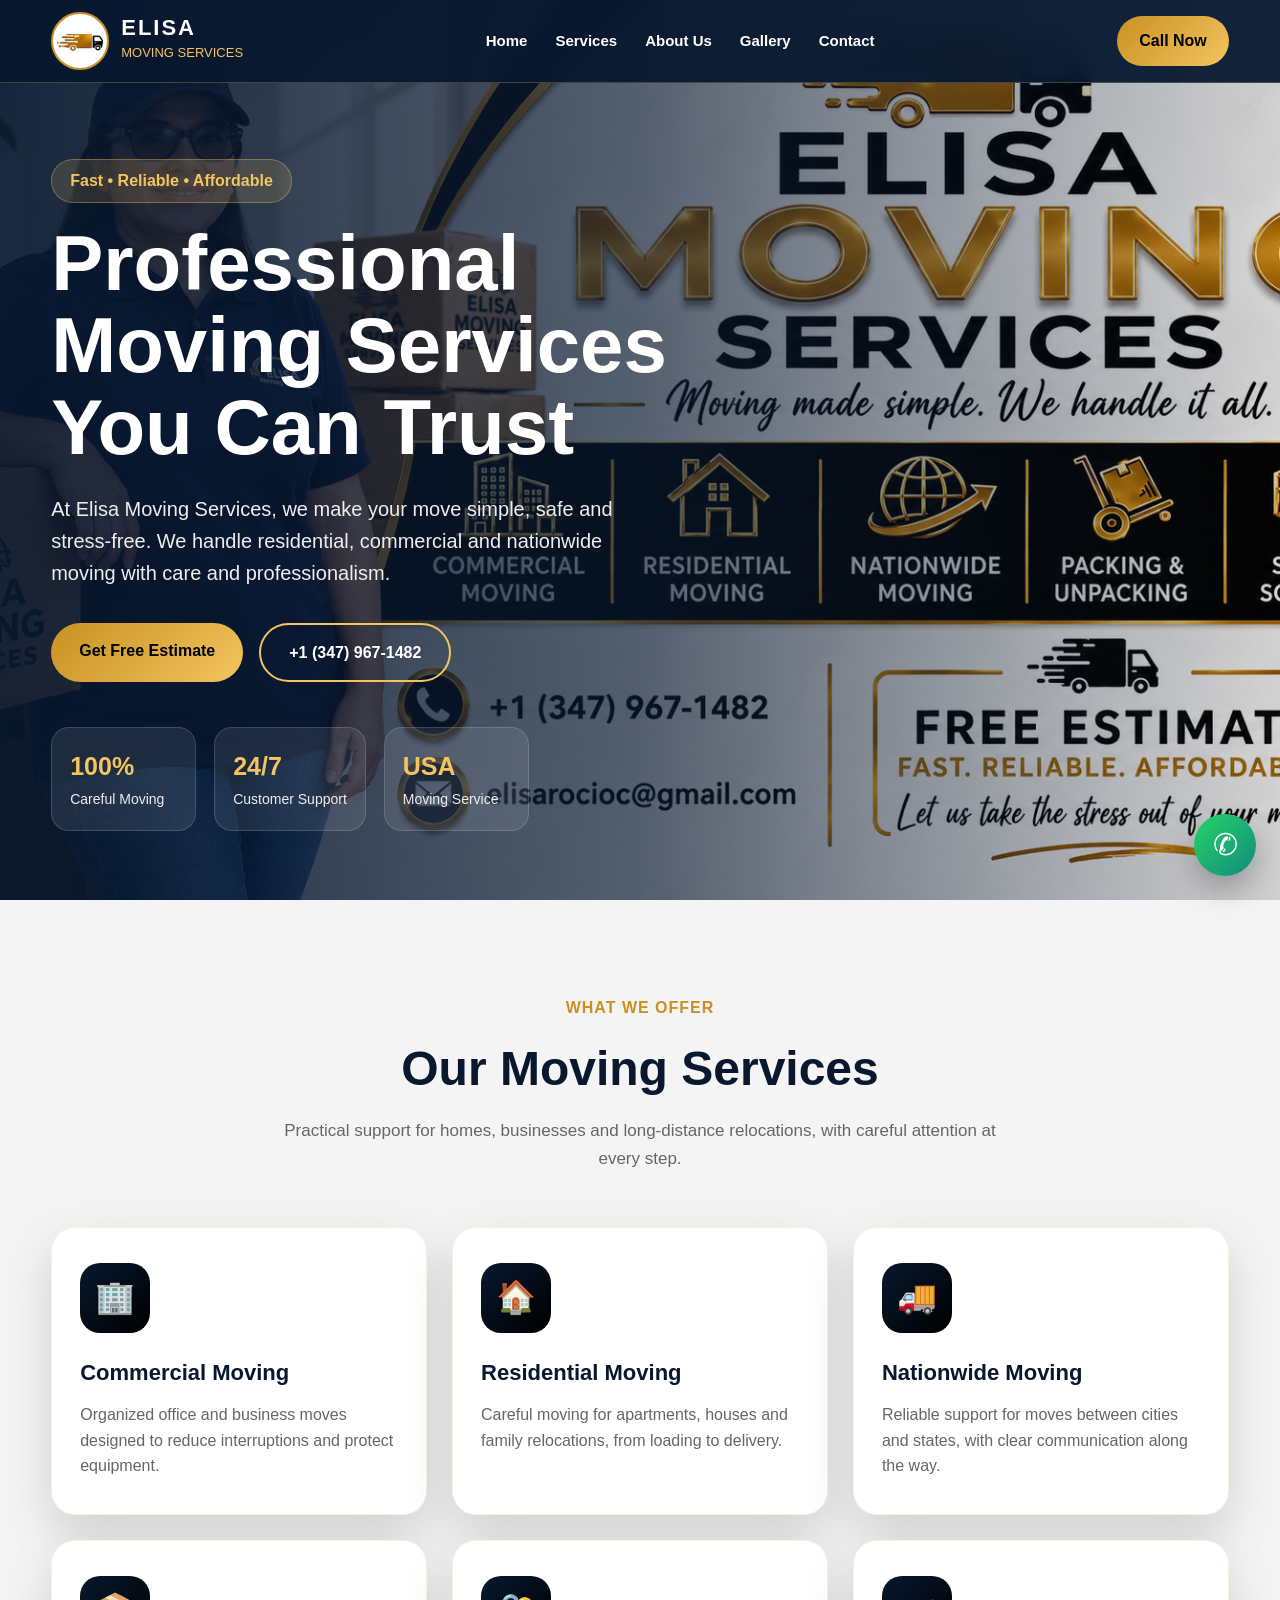
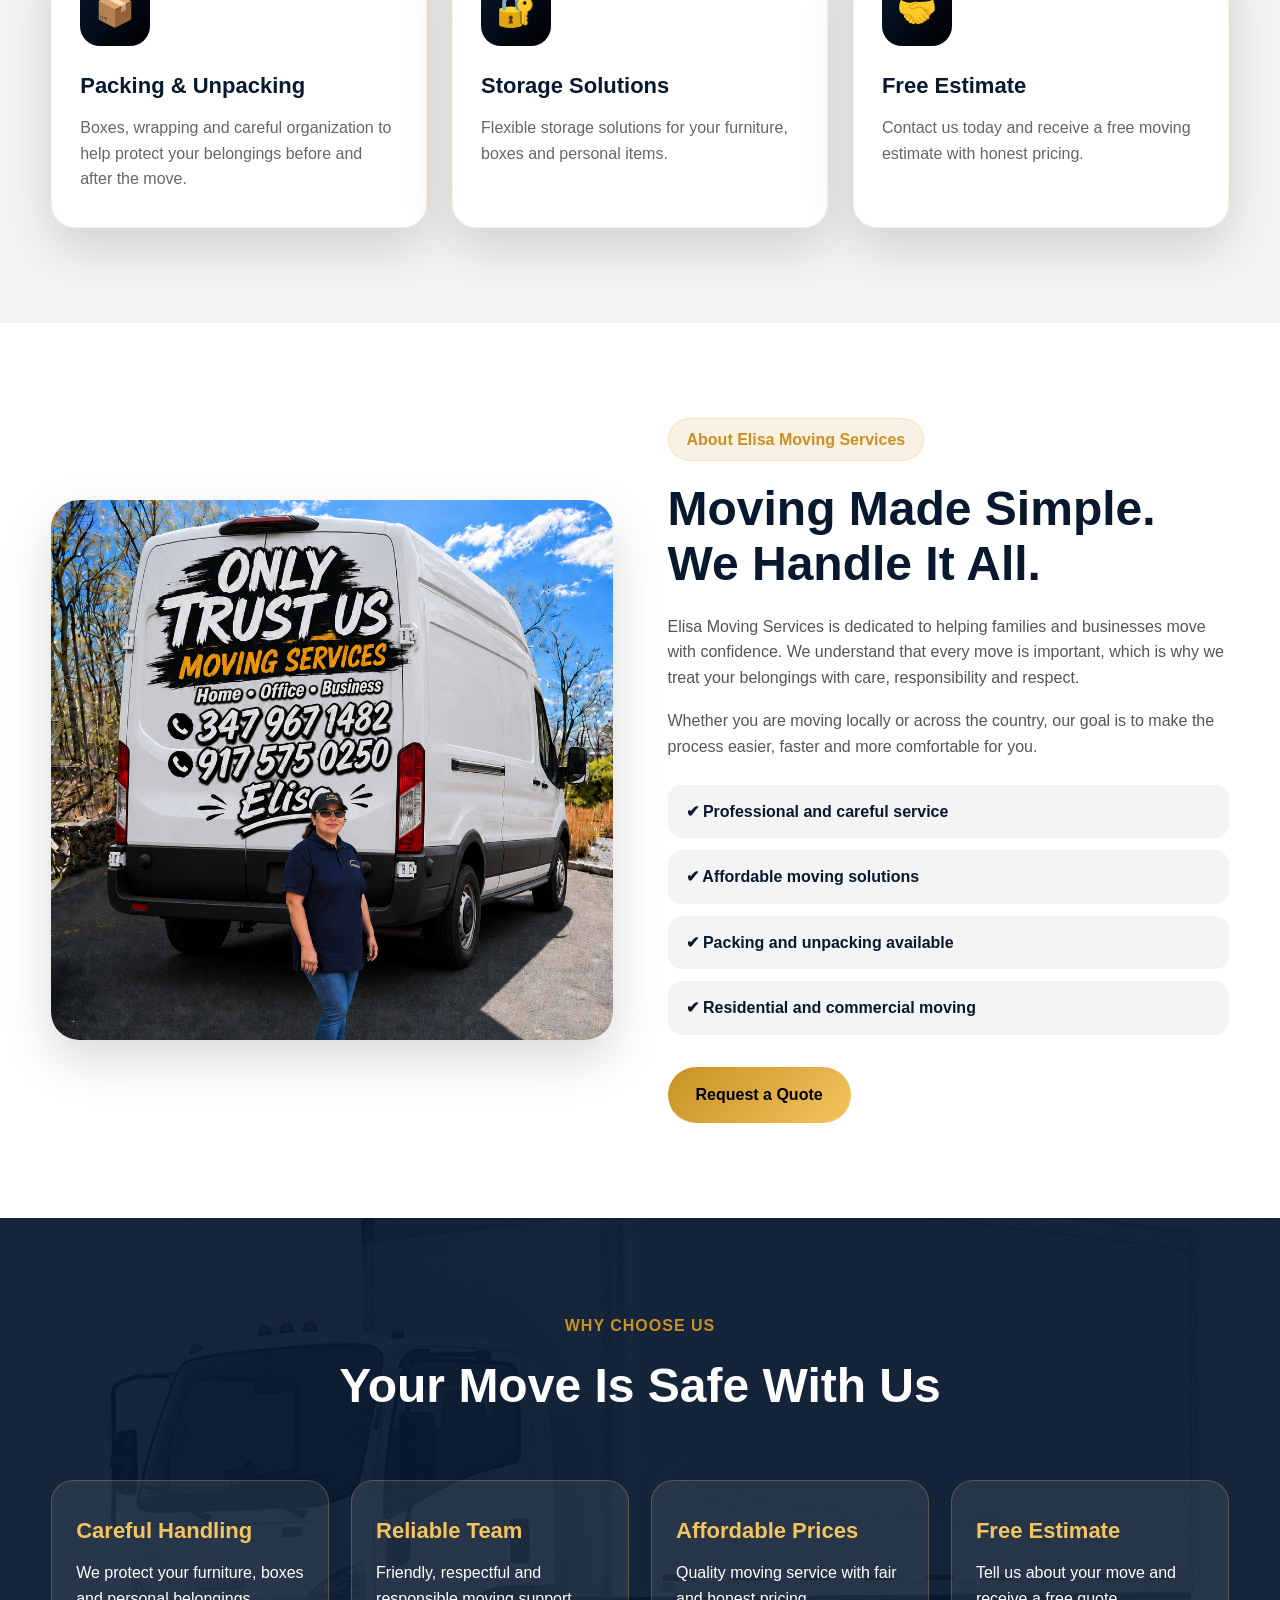
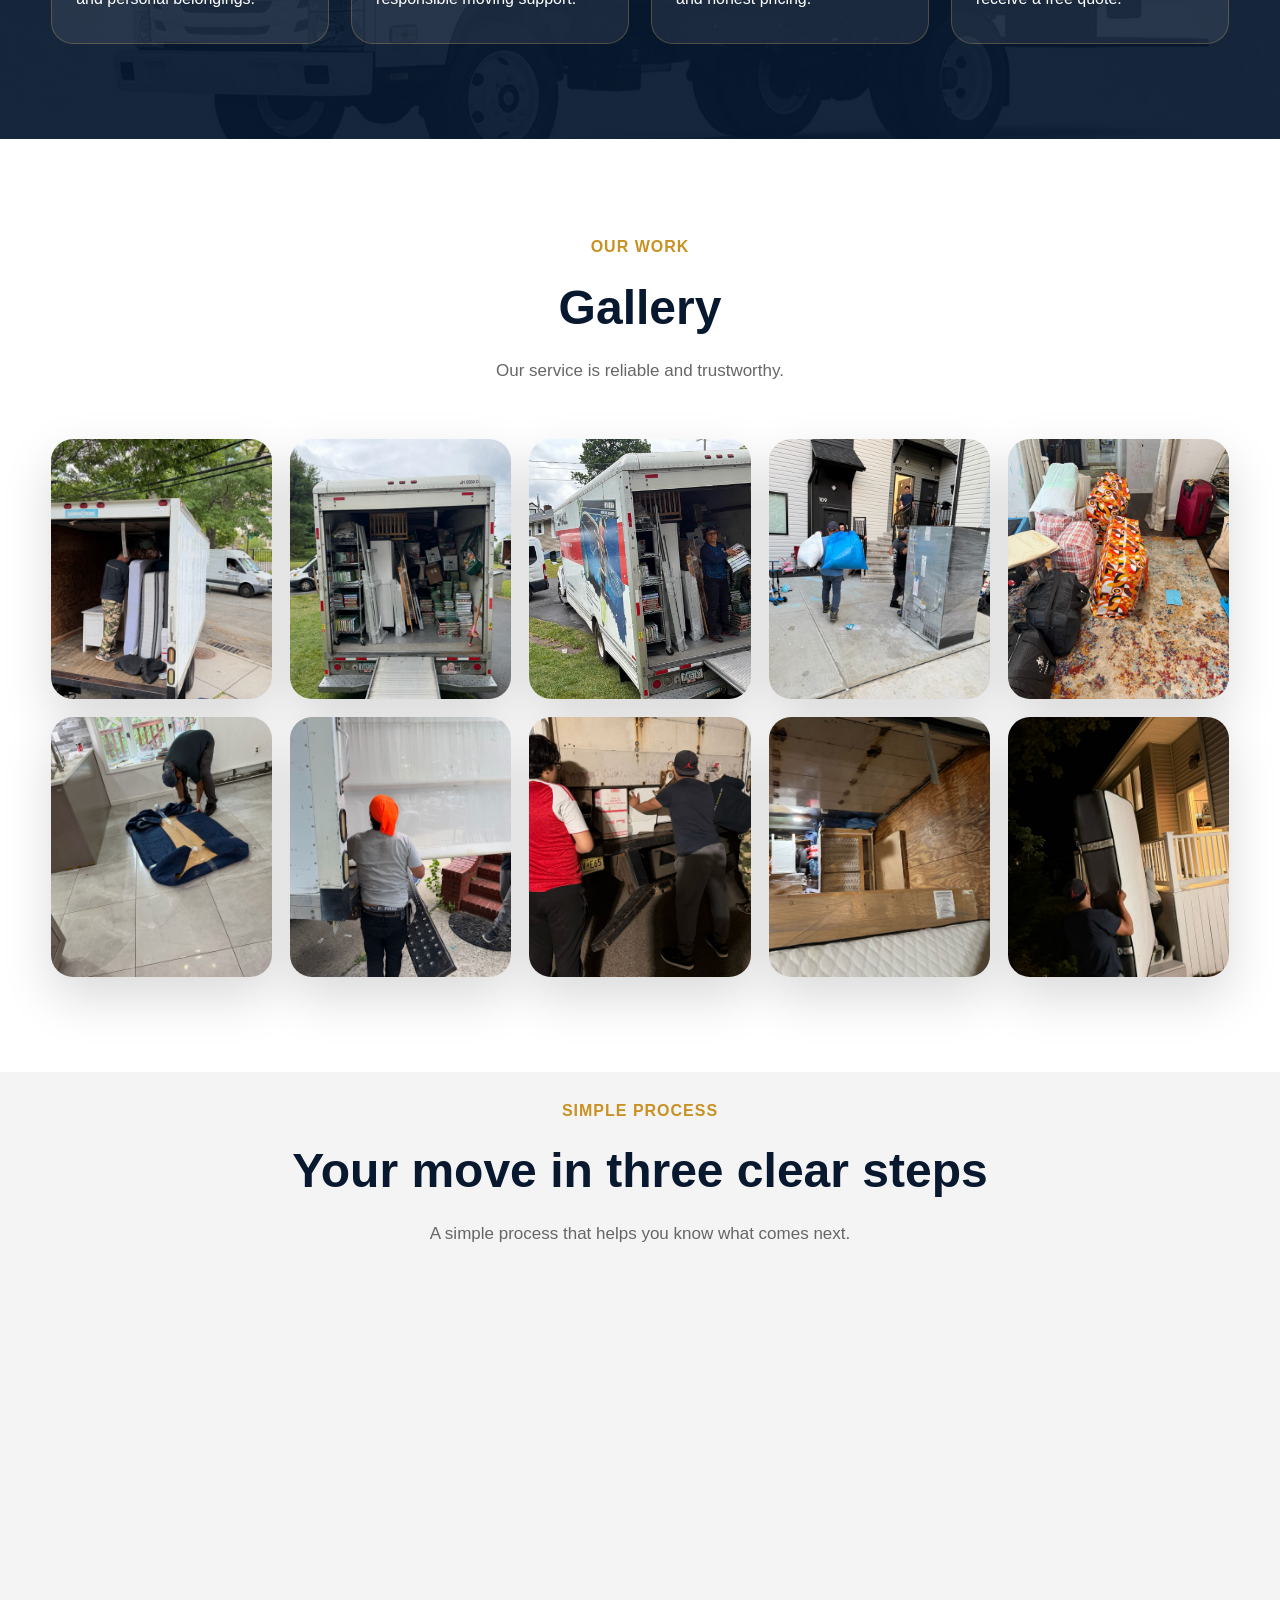
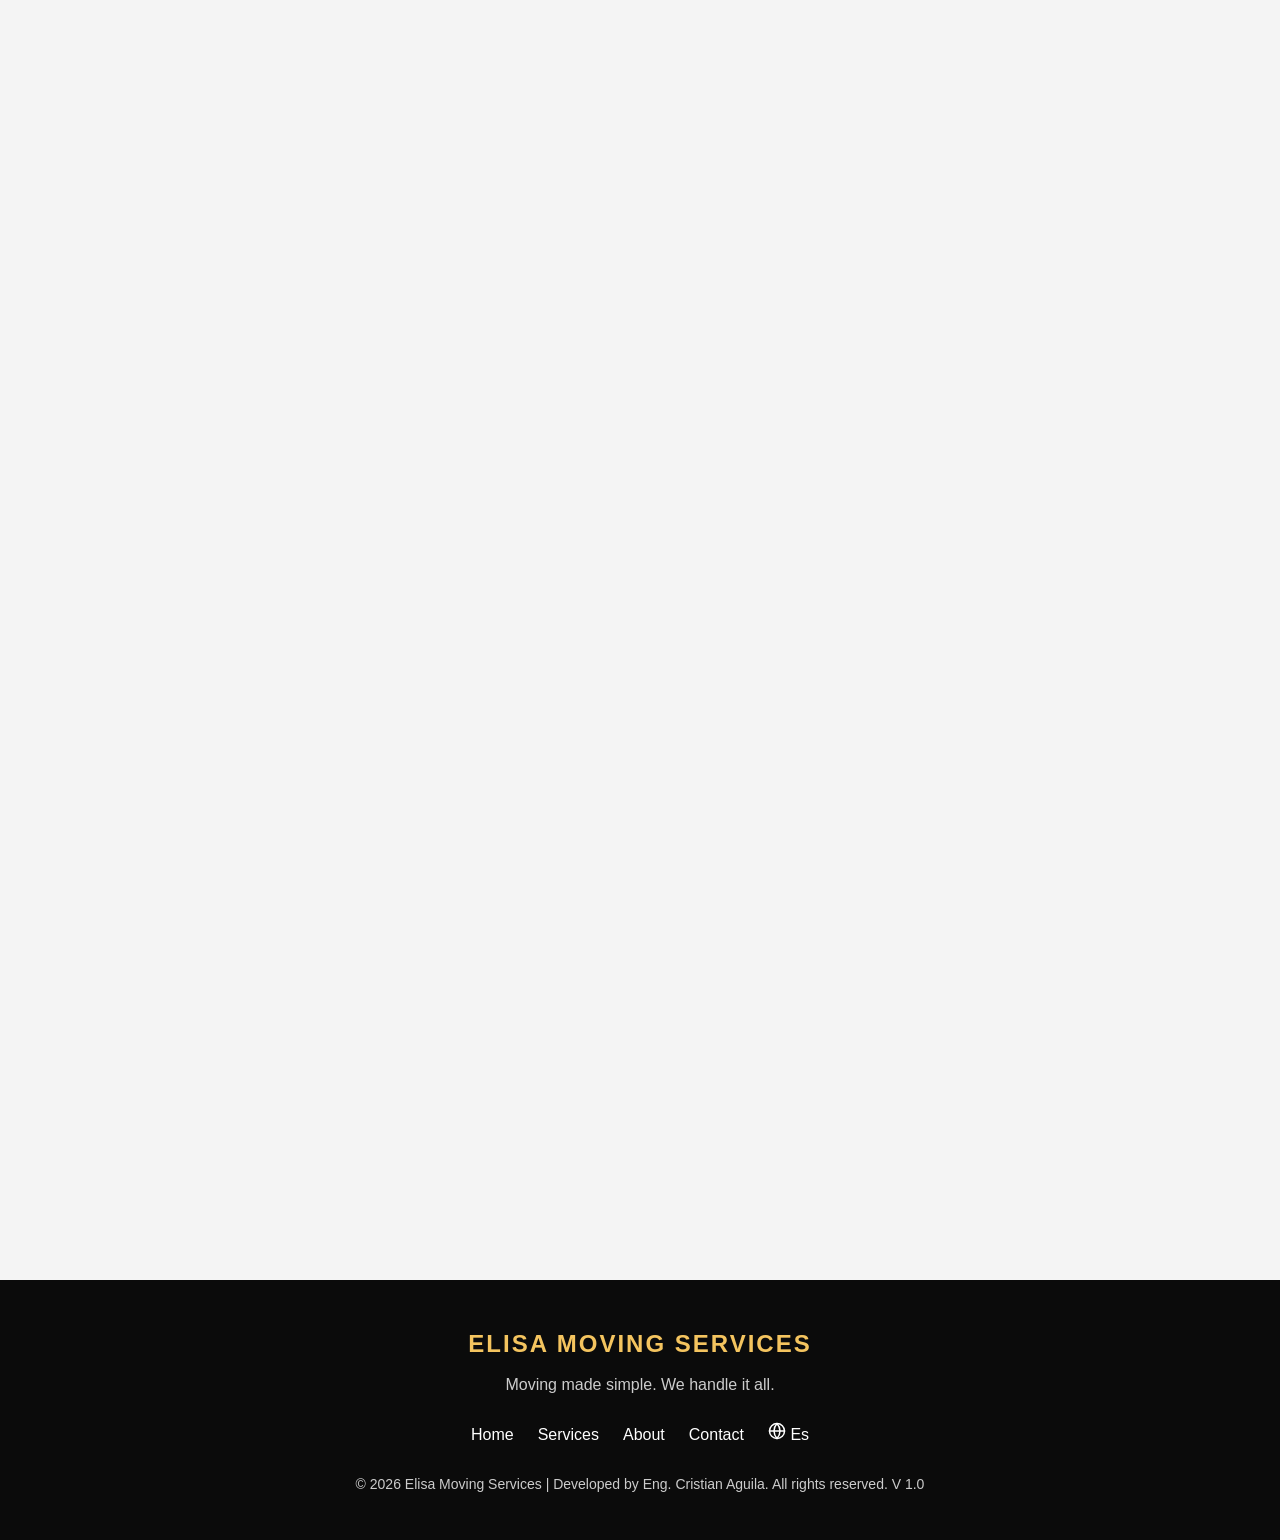
==== commit 1f1318f2: "subiendo traducciona español" ====
--- a/index.html
+++ b/index.html
@@ -33,6 +33,7 @@
         <a href="#contact">Contact</a>
       </nav>
 
+     
       <a href="tel:+13479671482" class="btn-call">Call Now</a>
 
       <button class="menu-btn" id="menuBtn">
@@ -397,11 +398,21 @@
         <a href="#services">Services</a>
         <a href="#about">About</a>
         <a href="#contact">Contact</a>
-      </div>
-
-      <p class="copy">
-        © 2026 Elisa Moving Services. All rights reserved.
-      </p>
+         <a href="file:///C:/Users/Santi/Desktop/all%20about%20moving/spain.html" class="btn-idioma">
+          <!-- Icono de mundo (SVG) -->
+          <svg xmlns="http://www.w3.org/2000/svg" width="18" height="18" viewBox="0 0 24 24" fill="none" stroke="currentColor" stroke-width="2" stroke-linecap="round" stroke-linejoin="round">
+            <circle cx="12" cy="12" r="10"></circle>
+            <line x1="2" y1="12" x2="22" y2="12"></line>
+            <path d="M12 2a15.3 15.3 0 0 1 4 10 15.3 15.3 0 0 1-4 10 15.3 15.3 0 0 1-4-10 15.3 15.3 0 0 1 4-10z"></path>
+          </svg>
+          Es
+        </a>
+      </div>
+
+    <p class="copy">
+      &copy; 2026 Elisa Moving Services | Developed by Eng. Cristian Aguila. All rights reserved. V 1.0
+    </p>
+          
 
     </div>
   </footer>
